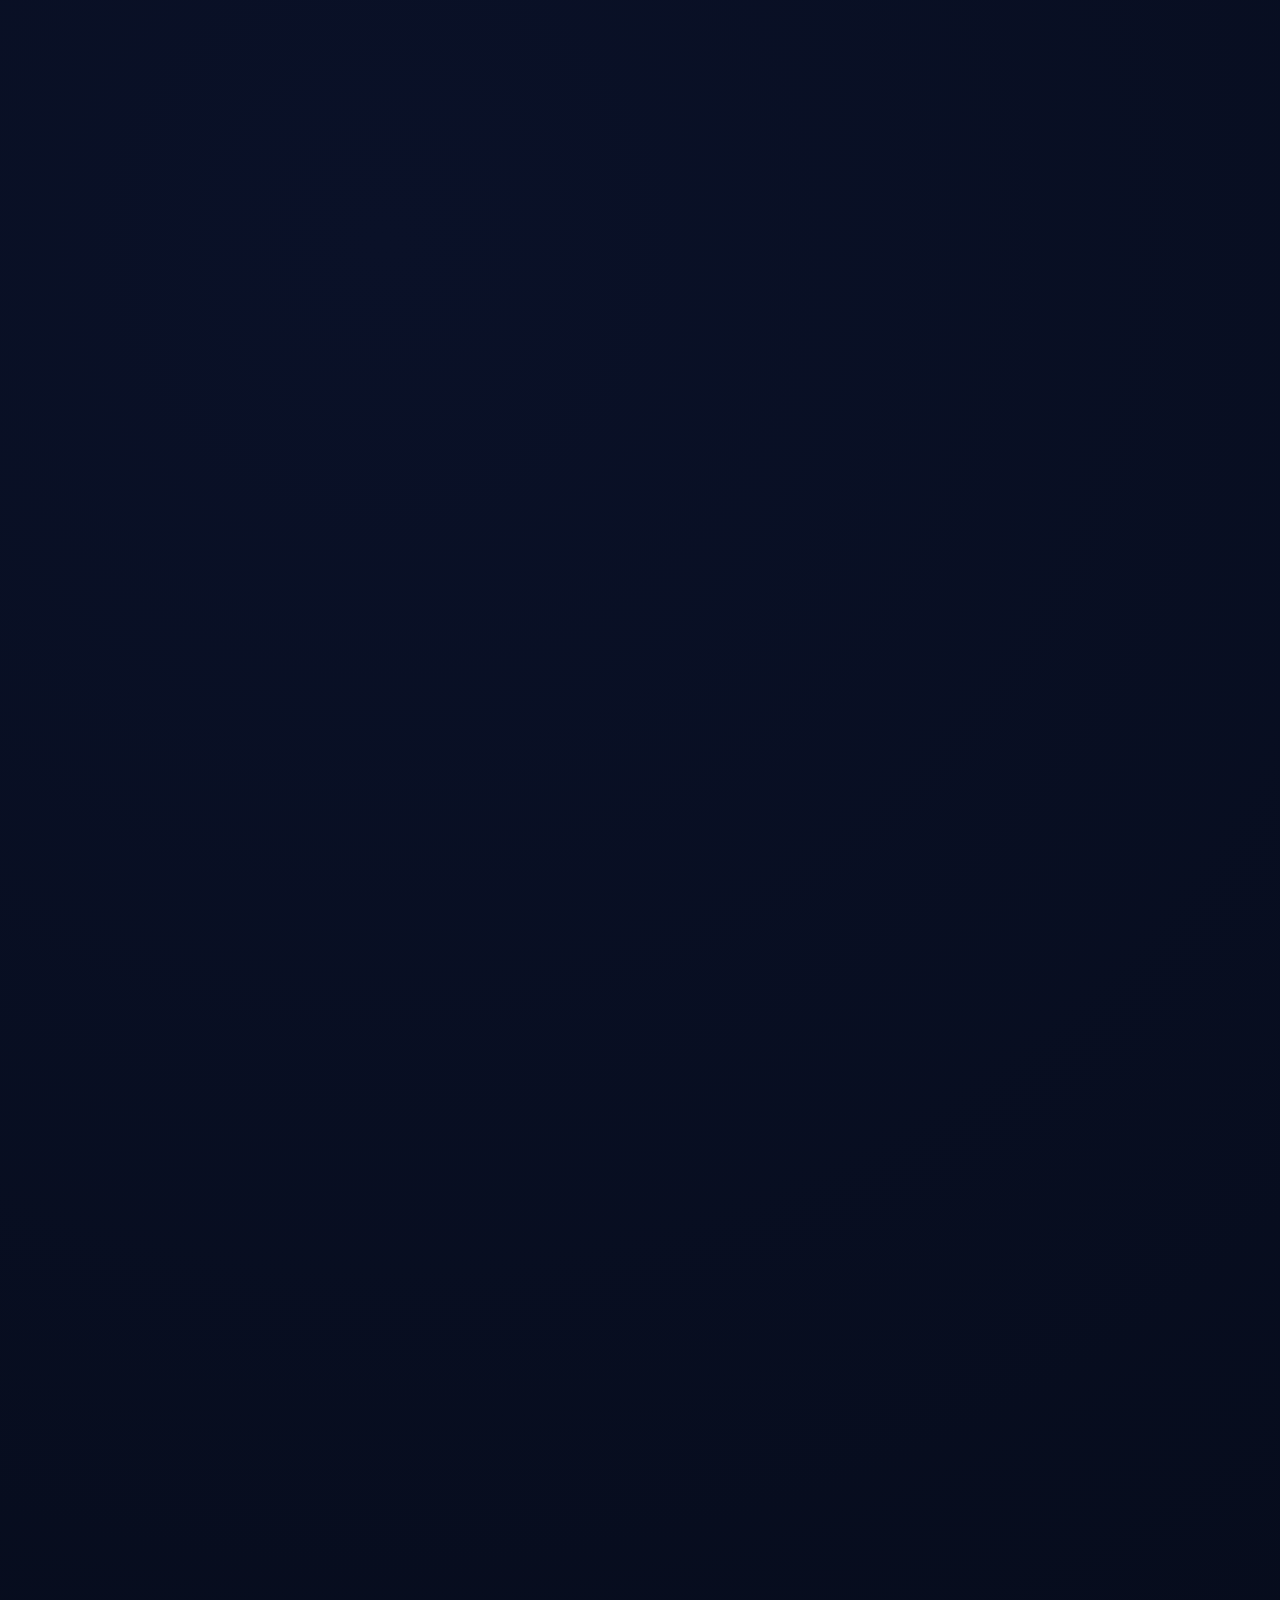
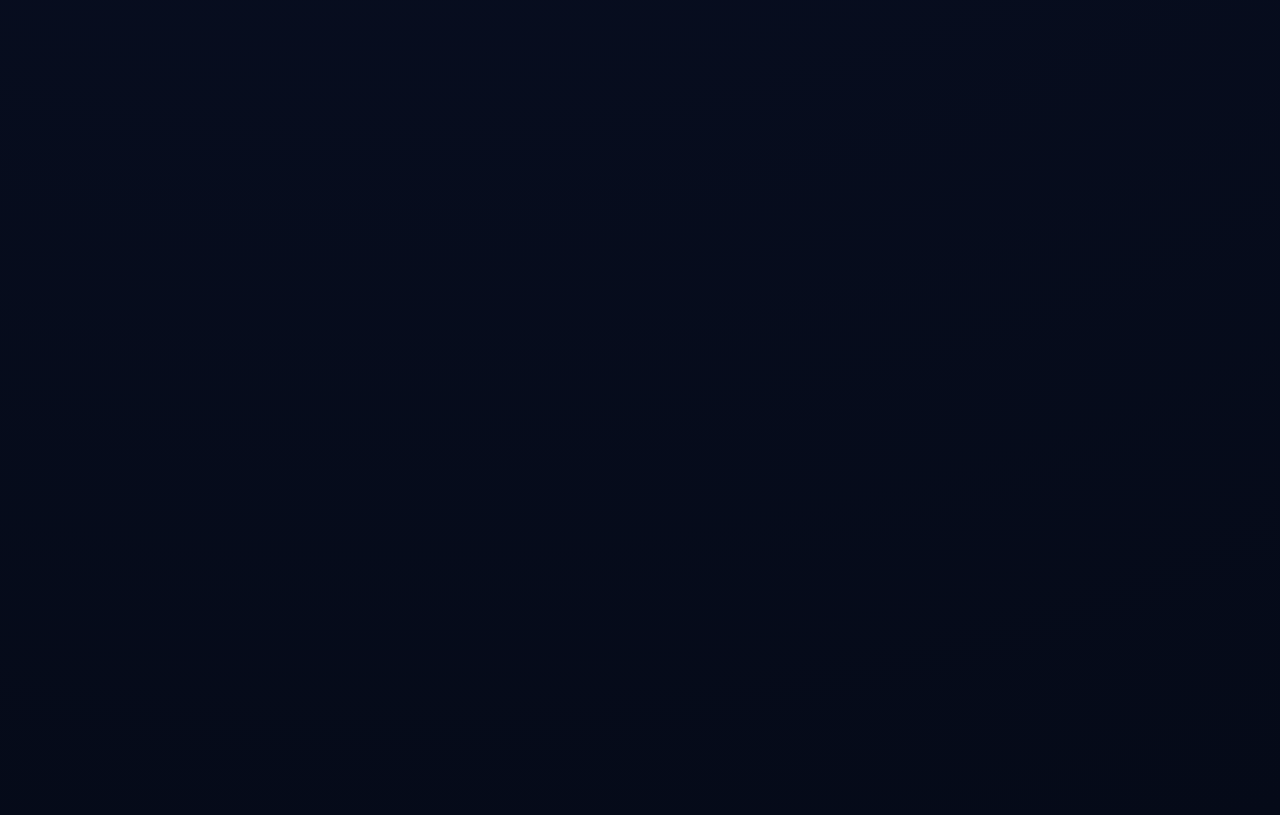
==== index.html @ 68cad02d "Atualizando com melhorias de UX e FOUC fix" ====
<!DOCTYPE html>
<html lang="pt-BR">
<head>
    <meta charset="UTF-8">
    <meta name="viewport" content="width=device-width, initial-scale=1.0">
    <title id="page-title">Lucivanda &amp; Bruno — Casamento 20 de Novembro de 2026</title>
    <!-- Open Graph / WhatsApp -->
    <meta property="og:type" content="website">
    <meta property="og:title" id="og-title" content="Lucivanda &amp; Bruno — Casamento 20 de Novembro de 2026">
    <meta property="og:description" id="og-description" content="Você é parte especial desse dia. Confirme sua presença!">
    <!-- 
      COMO ADICIONAR A FOTO PARA O WHATSAPP:
      Pegue o link direto da imagem (URL) e substitua a URL_DA_FOTO_AQUI abaixo.
      A imagem deve ter idealmente 1200x630 pixels.
    -->
    <meta property="og:image" content="https://drive.google.com/thumbnail?id=1dd9kKaOI7-dxatV2gfJsO_T8LX59dUHM&sz=w1200-h630">
    <meta name="description" content="Convite de casamento — confirme sua presença e escolha um presente especial.">
    <link id="font-base" href="https://fonts.googleapis.com/css2?family=Playfair+Display:ital,wght@0,400;0,600;0,700;1,400&family=Montserrat:wght@300;400;500;600;700&family=Dancing+Script:wght@600;700&family=Great+Vibes&family=Cormorant+Garamond:ital,wght@0,400;0,700;1,400&family=Lora:ital,wght@0,400;0,600;1,400&family=Josefin+Sans:wght@300;400;600&display=swap" rel="stylesheet">
    <link rel="stylesheet" href="style.css">
    <style id="aparencia-style"></style>
</head>
<body>
    <canvas id="bgCanvas"></canvas>
    <div id="particles"></div>

    <div class="container">
        <!-- HERO -->
        <section class="hero fade-in">
            <div id="monogram-wrap" class="monogram-wrap hidden"></div>
            <div class="hero-rings" id="hero-rings">💍</div>
            <h1 id="nomes" class="cfg-hidden"></h1>
            <div class="divider"></div>
            <p class="subtitle cfg-hidden" id="fraseAbertura"></p>
            <!-- Prova Social (condicional) -->
            <div id="prova-social-badge" class="prova-social hidden">
                <span id="prova-social-text">🎉 Carregando...</span>
            </div>
            <!-- CTA âncora -->
            <a href="#section-rsvp" class="hero-cta-btn" id="hero-cta">✅ Confirmar Presença</a>
        </section>

        <!-- O GRANDE DIA + COUNTDOWN -->
        <section class="card fade-in">
            <h2>📅 O Grande Dia</h2>
            <div class="info-box">
                <p class="date cfg-hidden" id="data"></p>
                <p class="time cfg-hidden" id="hora"></p>
                <p class="location cfg-hidden" id="localCerimonia"></p>
                <p class="location cfg-hidden" id="endereco"></p>
            </div>
            <div class="countdown-wrap" id="countdown-wrap">
                <div class="countdown-item"><span id="cd-days">--</span><label>dias</label></div>
                <div class="countdown-item"><span id="cd-hours">--</span><label>horas</label></div>
                <div class="countdown-item"><span id="cd-mins">--</span><label>min</label></div>
                <div class="countdown-item"><span id="cd-secs">--</span><label>seg</label></div>
            </div>
        </section>

        <!-- NOSSA HISTÓRIA -->
        <section class="card fade-in">
            <h2>💌 Nossa História</h2>
            <p class="historia-text cfg-hidden" id="nossaHistoria"></p>
        </section>

        <!-- PROGRAMAÇÃO -->
        <section class="card fade-in">
            <h2>📋 Programação</h2>
            <div class="schedule">
                <div class="schedule-item">💒 Celebração<br><span>16:00</span></div>
                <div class="schedule-item">🥂 Recepção<br><span>18:00</span></div>
                <div class="schedule-item">🍽️ Jantar<br><span>19:00</span></div>
                <div class="schedule-item">🎉 Encerramento<br><span>22:00</span></div>
            </div>
        </section>

        <!-- COMO CHEGAR -->
        <section class="card fade-in">
            <h2>🗺️ Como Chegar</h2>
            <div class="map-container">
                <iframe id="mapEmbed"
                    src="https://www.google.com/maps/embed?pb=!1m14!1m12!1m3!1d1798.9685937782244!2d-40.04848352171314!3d-4.795785221815177!2m3!1f0!2f0!3f0!3m2!1i1024!2i768!4f13.1!5e1!3m2!1spt-BR!2sbr!4v1776443657927!5m2!1spt-BR!2sbr"
                    width="100%" height="250" style="border:0;" allowfullscreen="" loading="lazy">
                </iframe>
            </div>
            <a id="mapLink" href="#" target="_blank" class="map-link">📱 Abrir no Google Maps</a>
        </section>

        <!-- ✅ RSVP — VEM ANTES DOS PRESENTES -->
        <section class="card fade-in" id="section-rsvp">
            <h2>✅ Confirme sua Presença</h2>
            <form id="confirm-form" onsubmit="return false">
                <div class="input-wrap">
                    <input type="text" id="nome" placeholder="Seu nome completo" required autocomplete="name">
                    <span class="input-error" id="nome-error"></span>
                </div>
                <div class="input-wrap">
                    <label class="input-label">Número de pessoas (incluindo você)</label>
                    <input type="number" id="pessoas" placeholder="Ex: 2" min="1" max="20" required>
                    <span class="input-error" id="pessoas-error"></span>
                </div>
                <button type="button" id="confirm-btn" onclick="iniciarConfirmacao()">🎉 Sim, estarei lá!</button>
            </form>
            <p class="form-note">🎁 Selecione presentes na lista abaixo antes de confirmar — eles serão reservados em seu nome</p>
        </section>

        <!-- 🎁 PRESENTES — VEM DEPOIS DO RSVP -->
        <section class="card fade-in">
            <h2>🎁 Lista de Presentes</h2>
            <div class="pix-box">
                <p>💰 Chave PIX: <strong id="chavePix" class="cfg-hidden"></strong>
                    <button class="pix-copy-btn" id="pix-copy-btn" onclick="copiarPix()" title="Copiar chave PIX">📋 Copiar</button>
                </p>
                <p class="pix-name cfg-hidden" id="nomeTitularPix"></p>
            </div>
            <div class="divider-small"></div>
            <p class="gift-note">✨ Quer nos presentear? Escolha um item e ele será <strong>reservado em seu nome</strong> ao confirmar presença acima.</p>
            <div id="gift-list-container"><div class="loading">🔄 Carregando lista de presentes...</div></div>
        </section>

        <!-- RODAPÉ -->
        <section class="card final-card fade-in">
            <div class="final-divider">❤️</div>
            <p class="final-message cfg-hidden" id="assinaturaRodape"></p>
        </section>
    </div>

    <!-- MODAL: Confirmar Presença -->
    <div id="modal-confirm" class="modal-overlay hidden" onclick="closeModalOutside(event,'modal-confirm')">
        <div class="modal-card">
            <div class="modal-header">
                <span class="modal-emoji">💍</span>
                <h3 class="modal-title">Confirmar Presença</h3>
            </div>
            <div class="modal-body" id="modal-confirm-body"></div>
            <div id="modal-error" class="modal-error-msg"></div>
            <div class="modal-footer">
                <button class="modal-btn modal-cancel" onclick="closeModal('modal-confirm')">Cancelar</button>
                <button class="modal-btn modal-ok" id="modal-ok-btn" onclick="doConfirmacao()">💍 Confirmar</button>
            </div>
        </div>
    </div>

    <!-- MODAL: Sucesso -->
    <div id="modal-success" class="modal-overlay hidden" onclick="closeModalOutside(event,'modal-success')">
        <div class="modal-card modal-card-success">
            <div class="modal-confetti" id="modal-confetti-container"></div>
            <div class="modal-header modal-header-success">
                <span class="modal-emoji">🎉</span>
                <h3 class="modal-title" id="modal-success-title">Presença Confirmada!</h3>
            </div>
            <div class="modal-body" id="modal-success-body"></div>
            <div class="modal-footer">
                <button class="modal-btn modal-ok" onclick="closeModal('modal-success')">💛 Fechar</button>
            </div>
        </div>
    </div>

    <!-- MODAL: Lembrete de Presentes -->
    <div id="modal-lembrete" class="modal-overlay hidden" onclick="closeModalOutside(event,'modal-lembrete')">
        <div class="modal-card">
            <div class="modal-header">
                <span class="modal-emoji">🎁</span>
                <h3 class="modal-title">Quer marcar um presente?</h3>
            </div>
            <div class="modal-body">
                <p>Você ainda não selecionou nenhum item da lista de presentes.</p>
                <p style="margin-top:12px; font-size:0.85rem; color:#777;">Não é obrigatório, mas se quiser presentear o casal, role para baixo e escolha um item antes de confirmar.</p>
            </div>
            <div class="modal-footer">
                <button class="modal-btn modal-cancel" onclick="irParaPresentes()">🎁 Ver lista</button>
                <button class="modal-btn modal-ok" onclick="prosseguirSemPresentes()">✅ Confirmar assim mesmo</button>
            </div>
        </div>
    </div>

    <script src="script.js"></script>
</body>
</html>
---- style.css ----
/* ============================================
   VARIÁVEIS — TEMA (sobrescritas dinamicamente)
============================================ */
:root {
    --accent:        #d4af37;
    --accent-dark:   #b8941e;
    --accent-light:  #f5d76e;
    --bg-1:          #0a1128;
    --bg-2:          #050a18;
    --text-light:    #f0f0f0;
    --card-bg:       rgba(255,255,255,0.05);
    --card-border:   rgba(212,175,55,0.2);
    --card-border-h: rgba(212,175,55,0.4);
    --font-title:    'Playfair Display', serif;
    --font-body:     'Montserrat', sans-serif;
    --green-dark:    #2d5016;
    --green-mid:     #3d6b20;
    --cream:         #faf6ec;
}

* { margin:0; padding:0; box-sizing:border-box; }

body {
    font-family: var(--font-body);
    background: radial-gradient(circle at 30% 10%, var(--bg-1), var(--bg-2));
    color: var(--text-light);
    min-height: 100vh;
    line-height: 1.6;
    transition: background 0.6s ease, opacity 0.5s ease;
    opacity: 0; /* Previne FOUC */
}

/* ============================================
   FUNDO ANIMADO
============================================ */
#bgCanvas { position:fixed; top:0; left:0; width:100%; height:100%; pointer-events:none; z-index:0; }
#particles { position:fixed; top:0; left:0; width:100%; height:100%; pointer-events:none; z-index:1; overflow:hidden; }

/* ============================================
   CONTAINER
============================================ */
.container { max-width:620px; margin:0 auto; padding:20px; position:relative; z-index:2; }

/* ============================================
   MONOGRAMA
============================================ */
.monogram-wrap { text-align:center; margin-bottom:28px; }

.monogram-frame {
    display: inline-flex;
    align-items: center;
    justify-content: center;
    width: 130px; height: 130px;
    position: relative;
    transition: all 0.4s ease;
}

/* Estilo: Círculo */
.monogram-circle {
    border-radius: 50%;
    border: 2px solid var(--accent);
    box-shadow: 0 0 0 5px rgba(0,0,0,0.15), 0 0 0 7px var(--accent);
    background: rgba(0,0,0,0.15);
    backdrop-filter: blur(4px);
}

/* Estilo: Losango */
.monogram-diamond {
    transform: rotate(45deg);
    border: 2px solid var(--accent);
    box-shadow: 0 0 0 5px rgba(0,0,0,0.15), 0 0 0 7px var(--accent);
    background: rgba(0,0,0,0.15);
    backdrop-filter: blur(4px);
    width: 110px; height: 110px;
}
.monogram-diamond .monogram-initials { transform: rotate(-45deg); }

/* Estilo: Sem moldura */
.monogram-bare { width:auto; height:auto; }

.monogram-initials {
    font-family: var(--font-title);
    font-size: 2rem;
    color: var(--accent);
    letter-spacing: 2px;
    font-style: italic;
    display: block;
    line-height: 1;
}

.monogram-bare .monogram-initials {
    font-size: 2.8rem;
    text-shadow: 0 2px 20px rgba(0,0,0,0.4);
}

.monogram-bare::before,
.monogram-bare::after {
    content: '';
    display: block;
    width: 60px; height: 1px;
    background: var(--accent);
    margin: 8px auto;
    opacity: 0.7;
}

/* ============================================
   HERO
============================================ */
.hero { text-align:center; padding:44px 20px 28px; }
.hero-rings { font-size:2.2rem; margin-bottom:14px; animation:float 3s ease-in-out infinite; }
@keyframes float { 0%,100%{transform:translateY(0)} 50%{transform:translateY(-10px)} }

.hero h1 {
    font-family: var(--font-title);
    font-size: 3rem; color: var(--accent);
    letter-spacing: 2px; margin-bottom: 20px;
    transition: color 0.4s ease, font-family 0.2s;
}

.divider {
    width:80px; height:3px;
    background: linear-gradient(90deg, transparent, var(--accent), transparent);
    margin:0 auto 20px;
    transition: background 0.4s ease;
}
.subtitle { font-size:1rem; opacity:.9; }

/* ============================================
   CARDS
============================================ */
.card {
    background: var(--card-bg);
    backdrop-filter: blur(12px);
    border: 1px solid var(--card-border);
    border-radius: 24px; padding: 28px;
    margin-bottom: 24px;
    transition: all 0.3s ease;
}
.card:hover { transform:translateY(-3px); border-color:var(--card-border-h); background:rgba(255,255,255,0.08); }
.card h2 {
    font-family: var(--font-title);
    color: var(--accent); font-size:1.6rem;
    margin-bottom:20px; text-align:center;
    transition: color 0.4s ease;
}

/* ============================================
   INFORMAÇÕES DO EVENTO
============================================ */
.info-box { text-align:center; }
.date { font-size:1.5rem; font-weight:600; color:var(--accent-light); margin-bottom:10px; }
.time,.location { font-size:1rem; margin:5px 0; }

/* ============================================
   NOSSA HISTÓRIA
============================================ */
.historia-text { font-size:.95rem; line-height:1.9; opacity:.9; text-align:justify; font-style:italic; color:#e8e0d0; }

/* ============================================
   PROGRAMAÇÃO
============================================ */
.schedule { display:grid; grid-template-columns:repeat(2,1fr); gap:15px; text-align:center; }
.schedule-item { background:rgba(255,255,255,0.06); border:1px solid var(--card-border); padding:15px; border-radius:16px; font-weight:500; }
.schedule-item span { display:block; font-size:1.2rem; font-weight:bold; color:var(--accent); margin-top:5px; }

/* ============================================
   MAPA
============================================ */
.map-container { border-radius:16px; overflow:hidden; margin-bottom:12px; }
.map-link { display:inline-block; color:var(--accent); text-decoration:none; font-size:.9rem; margin-top:6px; text-align:center; width:100%; }
.map-link:hover { text-decoration:underline; }

/* ============================================
   PIX
============================================ */
.pix-box { text-align:center; background:rgba(255,255,255,0.06); border:1px solid var(--card-border); padding:16px; border-radius:16px; margin-bottom:14px; }
.pix-box strong { color:var(--accent-light); }
.pix-name { font-size:.9rem; opacity:.75; margin-top:4px; }
.divider-small { width:50px; height:2px; background:var(--accent); margin:14px auto; }
.gift-note { text-align:center; font-size:.85rem; opacity:.8; margin-bottom:20px; line-height:1.7; }

/* ============================================
   LISTA DE PRESENTES — Estilo da imagem
============================================ */
.gift-list-section { background:var(--cream); border-radius:18px; padding:14px; margin-top:4px; }

.gift-cat-card {
    background:#fffdf7; border-radius:14px; margin-bottom:12px;
    overflow:hidden; border:1.5px solid #c5d8a8;
    box-shadow:0 2px 10px rgba(45,80,22,0.08);
}
.gift-cat-card:last-child { margin-bottom:0; }

.gift-cat-header {
    background:linear-gradient(135deg,var(--green-dark),var(--green-mid));
    padding:13px 18px; display:flex; align-items:center; gap:12px;
}
.cat-emoji-wrap {
    width:40px; height:40px;
    background:rgba(255,255,255,0.18); border-radius:50%;
    display:flex; align-items:center; justify-content:center;
    font-size:1.3rem; flex-shrink:0;
}
.cat-name-text {
    color:#fff; font-family:var(--font-body); font-weight:700;
    font-size:.92rem; letter-spacing:2px; text-transform:uppercase;
}

.gift-items-grid { padding:12px; display:grid; grid-template-columns:1fr 1fr; gap:4px; }

.gift-item-cell {
    display:flex; align-items:center; gap:8px; padding:9px 10px;
    border-radius:10px; cursor:pointer; border:1.5px solid transparent;
    transition:all 0.18s ease; position:relative;
}
.gift-item-cell:hover { background:rgba(45,80,22,0.07); border-color:rgba(45,80,22,0.18); }
.gift-item-cell.selected { background:rgba(45,80,22,0.18); border-color:var(--green-mid); border-width: 2px; }
.gift-item-cell.selected .item-label { font-weight:700; color: var(--green-dark); }
.gift-item-cell.selected .item-check::after { content:"✓"; color: var(--green-mid); font-weight: 900; }
.gift-item-cell.selected::before {
    content: '✓ Selecionado';
    position: absolute;
    bottom: 4px; right: 6px;
    font-size: 0.6rem;
    font-weight: 700;
    color: var(--green-mid);
    letter-spacing: 0.5px;
    text-transform: uppercase;
    opacity: 0.85;
}
.item-icon { font-size:1.25rem; width:26px; text-align:center; flex-shrink:0; }
.item-photo { 
    width: 44px !important; 
    height: 44px !important; 
    min-width: 44px !important;
    border-radius: 8px; 
    object-fit: cover; 
    flex-shrink: 0; 
    box-shadow: 0 2px 6px rgba(0,0,0,0.12); 
    border: 1px solid rgba(0,0,0,0.05); 
    display: block !important;
}
.gift-item-cell.has-photo { 
    padding: 6px 10px; 
    gap: 12px; 
    display: flex !important; 
    align-items: center !important; 
    flex-direction: row !important;
}
.item-label { color:#2d4a22; font-size:.82rem; font-weight:500; line-height:1.3; }
.item-check {
    position:absolute; right:8px; top:50%; transform:translateY(-50%);
    width:16px; height:16px; border:2px solid var(--green-mid);
    border-radius:4px; display:flex; align-items:center; justify-content:center;
    font-size:10px; color:var(--green-mid); font-weight:900; background:#fff;
}

.gift-signature { text-align:center; padding:16px 0 8px; border-top:1px solid #d4c9a8; margin-top:12px; }
.gift-signature .sig-line { width:40px; height:1px; background:#8b7355; margin:0 auto 6px; }
.gift-signature .sig-heart { color:#8b7355; font-size:.85rem; margin-bottom:6px; }
.gift-signature .sig-text { font-family:'Dancing Script',cursive; font-size:1.3rem; color:#3a5a20; font-weight:700; }

.gift-loading,.gift-empty,.gift-error { text-align:center; padding:30px; color:rgba(255,255,255,0.7); font-size:.9rem; }
.gift-error { color:#ff8888; }
.gift-error button { background:var(--accent); border:none; padding:8px 18px; border-radius:20px; cursor:pointer; margin-top:10px; font-weight:600; }

/* ============================================
   FORMULÁRIO RSVP
============================================ */
#confirm-form input {
    width:100%; padding:14px 18px; margin:10px 0;
    background:rgba(255,255,255,0.1); border:1px solid rgba(255,255,255,0.2);
    border-radius:40px; color:white; font-size:1rem; transition:all 0.2s;
    font-family:var(--font-body);
}
#confirm-form input:focus { outline:none; border-color:var(--accent); background:rgba(255,255,255,0.15); }
#confirm-form input::placeholder { color:rgba(255,255,255,0.5); }

#confirm-btn {
    width:100%; padding:14px; margin-top:14px;
    background:linear-gradient(135deg,var(--accent),var(--accent-dark));
    border:none; border-radius:40px; color:#1a1a2e;
    font-size:1rem; font-weight:bold; cursor:pointer;
    transition:all 0.3s ease; font-family:var(--font-body);
}
#confirm-btn:hover { transform:scale(1.02); box-shadow:0 5px 20px rgba(0,0,0,0.35); }
#confirm-btn:disabled { opacity:.6; transform:none; cursor:not-allowed; }
.form-note { text-align:center; font-size:.75rem; opacity:.6; margin-top:12px; }

/* ============================================
   RODAPÉ / ASSINATURA
============================================ */
.final-card { text-align:center; padding:32px 28px; }
.final-divider { font-size:1.2rem; margin-bottom:12px; }
.final-message { font-family:'Dancing Script',cursive; font-size:1.5rem; color:var(--accent-light); font-weight:700; line-height:1.5; }

/* ============================================
   ANIMAÇÕES
============================================ */
.fade-in { opacity:0; transform:translateY(30px); transition:opacity 0.8s ease,transform 0.8s ease; }
.fade-in.show { opacity:1; transform:translateY(0); }
.hidden { display:none !important; }
.loading { text-align:center; padding:30px; color:rgba(255,255,255,0.7); }

/* ============================================
   RESPONSIVO
============================================ */
@media (max-width:550px) {
    .container { padding:14px; }
    .hero h1 { font-size:2.2rem; }
    .card { padding:20px; }
    .card h2 { font-size:1.2rem; }
    .schedule { gap:10px; }
    .schedule-item { padding:10px; font-size:.85rem; }
    .monogram-frame { width:100px; height:100px; }
    .monogram-initials { font-size:1.6rem; }
    .gift-items-grid { grid-template-columns:1fr; }
}
@media (max-width:420px) {
    .hero h1 { font-size:1.8rem; }
    .item-check { display:none; }
}

/* ============================================
   CFG-HIDDEN — previne flash de layout
============================================ */
.cfg-hidden {
    opacity: 0;
    transition: opacity 0.5s ease;
}
.cfg-hidden.cfg-loaded {
    opacity: 1;
}

/* ============================================
   HERO CTA BUTTON
============================================ */
.hero-cta-btn {
    display: inline-block;
    margin-top: 20px;
    padding: 14px 32px;
    background: linear-gradient(135deg, var(--accent), var(--accent-dark));
    color: #1a1a2e;
    font-family: var(--font-body);
    font-weight: 700;
    font-size: 1rem;
    text-decoration: none;
    border-radius: 50px;
    letter-spacing: 0.5px;
    transition: all 0.3s ease;
    box-shadow: 0 4px 18px rgba(0,0,0,0.3);
}
.hero-cta-btn:hover {
    transform: translateY(-3px) scale(1.03);
    box-shadow: 0 8px 28px rgba(0,0,0,0.4);
}

/* ============================================
   PROVA SOCIAL
============================================ */
.prova-social {
    display: inline-flex;
    align-items: center;
    gap: 8px;
    margin-top: 16px;
    padding: 8px 20px;
    background: rgba(255,255,255,0.08);
    border: 1px solid rgba(255,255,255,0.15);
    border-radius: 50px;
    font-size: 0.88rem;
    opacity: 0.9;
    backdrop-filter: blur(6px);
    animation: pulse-soft 2.5s ease-in-out infinite;
}
@keyframes pulse-soft {
    0%,100% { box-shadow: 0 0 0 0 rgba(212,175,55,0); }
    50% { box-shadow: 0 0 0 5px rgba(212,175,55,0.12); }
}

/* ============================================
   COUNTDOWN
============================================ */
.countdown-wrap {
    display: flex;
    justify-content: center;
    gap: 12px;
    margin-top: 22px;
    flex-wrap: wrap;
}
.countdown-item {
    display: flex;
    flex-direction: column;
    align-items: center;
    background: rgba(255,255,255,0.07);
    border: 1px solid var(--card-border);
    border-radius: 16px;
    padding: 14px 18px;
    min-width: 68px;
    transition: border-color 0.3s;
}
.countdown-item:hover { border-color: var(--card-border-h); }
.countdown-item span {
    font-size: 2rem;
    font-weight: 700;
    color: var(--accent);
    font-family: var(--font-title);
    line-height: 1;
}
.countdown-item label {
    font-size: 0.68rem;
    letter-spacing: 1.5px;
    text-transform: uppercase;
    opacity: 0.6;
    margin-top: 5px;
}

/* ============================================
   PIX COPY BUTTON
============================================ */
.pix-copy-btn {
    background: transparent;
    border: 1px solid var(--card-border);
    color: var(--accent);
    border-radius: 20px;
    padding: 4px 12px;
    font-size: 0.78rem;
    cursor: pointer;
    margin-left: 8px;
    transition: all 0.2s ease;
    font-family: var(--font-body);
    vertical-align: middle;
}
.pix-copy-btn:hover { background: rgba(255,255,255,0.08); border-color: var(--accent); }
.pix-copy-btn.copied { color: #4caf50; border-color: #4caf50; }

/* ============================================
   FORM — validação inline
============================================ */
.input-wrap { margin: 10px 0; }
.input-label {
    display: block;
    font-size: 0.8rem;
    opacity: 0.7;
    margin-bottom: 4px;
    padding-left: 4px;
}
.input-error {
    display: block;
    color: #ff7070;
    font-size: 0.78rem;
    min-height: 18px;
    padding-left: 6px;
    margin-top: 3px;
}

/* ============================================
   PRESENTES — item com FOTO
============================================ */
.gift-item-cell.has-photo {
    flex-direction: column;
    align-items: flex-start;
    gap: 6px;
    padding: 10px;
}
.item-photo {
    width: 100%;
    height: 80px;
    object-fit: cover;
    border-radius: 8px;
    display: block;
    margin-bottom: 4px;
}
.gift-item-cell.has-photo .item-label { font-size: 0.78rem; }
.gift-item-cell.has-photo .item-check { top: 8px; right: 8px; transform: none; }

/* ============================================
   PRESENTES — item INDISPONÍVEL (reservado)
============================================ */
.gift-item-cell.reservado {
    opacity: 0.45;
    cursor: not-allowed;
    pointer-events: none;
    position: relative;
}
.gift-item-cell.reservado .item-label {
    text-decoration: line-through;
    color: #888;
}
.gift-item-cell.reservado::after {
    content: 'Reservado';
    position: absolute;
    top: 50%; left: 50%;
    transform: translate(-50%, -50%);
    background: rgba(0,0,0,0.55);
    color: #fff;
    font-size: 0.65rem;
    font-weight: 700;
    letter-spacing: 1px;
    text-transform: uppercase;
    padding: 3px 8px;
    border-radius: 6px;
    pointer-events: none;
    white-space: nowrap;
}
/* MODAIS - ADICIONADOS AO FINAL DO ARQUIVO EXISTENTE */
.modal-overlay {
    position: fixed; top: 0; left: 0; width: 100%; height: 100%;
    background: rgba(0, 0, 0, 0.7); backdrop-filter: blur(5px);
    z-index: 9999; display: flex; align-items: center; justify-content: center;
    opacity: 0; visibility: hidden; transition: all 0.3s ease;
}
.modal-overlay:not(.hidden) { opacity: 1; visibility: visible; }
.modal-card {
    background: var(--cream, #fffdf7); border-radius: 24px;
    width: 90%; max-width: 420px; padding: 32px 24px; text-align: center;
    box-shadow: 0 15px 40px rgba(0,0,0,0.3);
    transform: translateY(20px); transition: all 0.3s ease; color: #333;
}
.modal-overlay:not(.hidden) .modal-card { transform: translateY(0); }
.modal-header { margin-bottom: 20px; }
.modal-emoji { font-size: 3rem; margin-bottom: 12px; display: block; line-height: 1; }
.modal-title { font-family: var(--font-title); font-size: 1.6rem; color: var(--green-dark); }
.modal-body { font-size: 0.95rem; margin-bottom: 24px; color: #444; line-height: 1.6; }
.modal-body ul {
    text-align: left; background: rgba(45,80,22,0.06);
    border-radius: 12px; padding: 16px 16px 16px 36px; margin-top: 14px;
}
.modal-body li { margin-bottom: 8px; color: var(--green-mid); font-weight: 600; }
.modal-body li:last-child { margin-bottom: 0; }
.modal-footer { display: flex; gap: 12px; justify-content: center; }
.modal-btn {
    padding: 12px 20px; border-radius: 30px; font-weight: 600; font-size: 0.95rem;
    cursor: pointer; border: none; transition: all 0.2s; font-family: var(--font-body);
}
.modal-cancel { background: transparent; color: #666; border: 2px solid #ccc; }
.modal-cancel:hover { background: #f0f0f0; border-color: #aaa; }
.modal-ok { background: linear-gradient(135deg, var(--green-dark), var(--green-mid)); color: white; flex: 1; }
.modal-ok:hover { transform: scale(1.02); box-shadow: 0 5px 15px rgba(45,80,22,0.25); }
.modal-ok:disabled { opacity: 0.6; cursor: not-allowed; transform: none; }
.modal-error-msg { color: #e53935; font-size: 0.85rem; margin-bottom: 16px; font-weight: 500; }
.modal-card-success { background: #fff; border: 2px solid var(--accent); position: relative; overflow: hidden; }
.modal-header-success .modal-title { color: var(--accent-dark); font-size: 1.8rem; }
.modal-confetti { position: absolute; top: 0; left: 0; width: 100%; height: 100%; pointer-events: none; overflow: hidden; z-index: -1; }
.confetti-piece { position: absolute; width: 8px; height: 16px; background: #ffd700; opacity: 0; }

/* ESTILOS DA IMAGEM DO MONOGRAMA */
.monogram-image { display: inline-flex; align-items: center; justify-content: center; }
.monogram-image img {
    max-width: 140px; max-height: 140px; object-fit: cover;
    box-shadow: 0 5px 20px rgba(0,0,0,0.3);
}
.monogram-circle.monogram-image img { border-radius: 50%; width: 140px; height: 140px; }
.monogram-bare.monogram-image img { box-shadow: none; border-radius: 12px; }
.monogram-bare.monogram-image::before, .monogram-bare.monogram-image::after { display: none; }
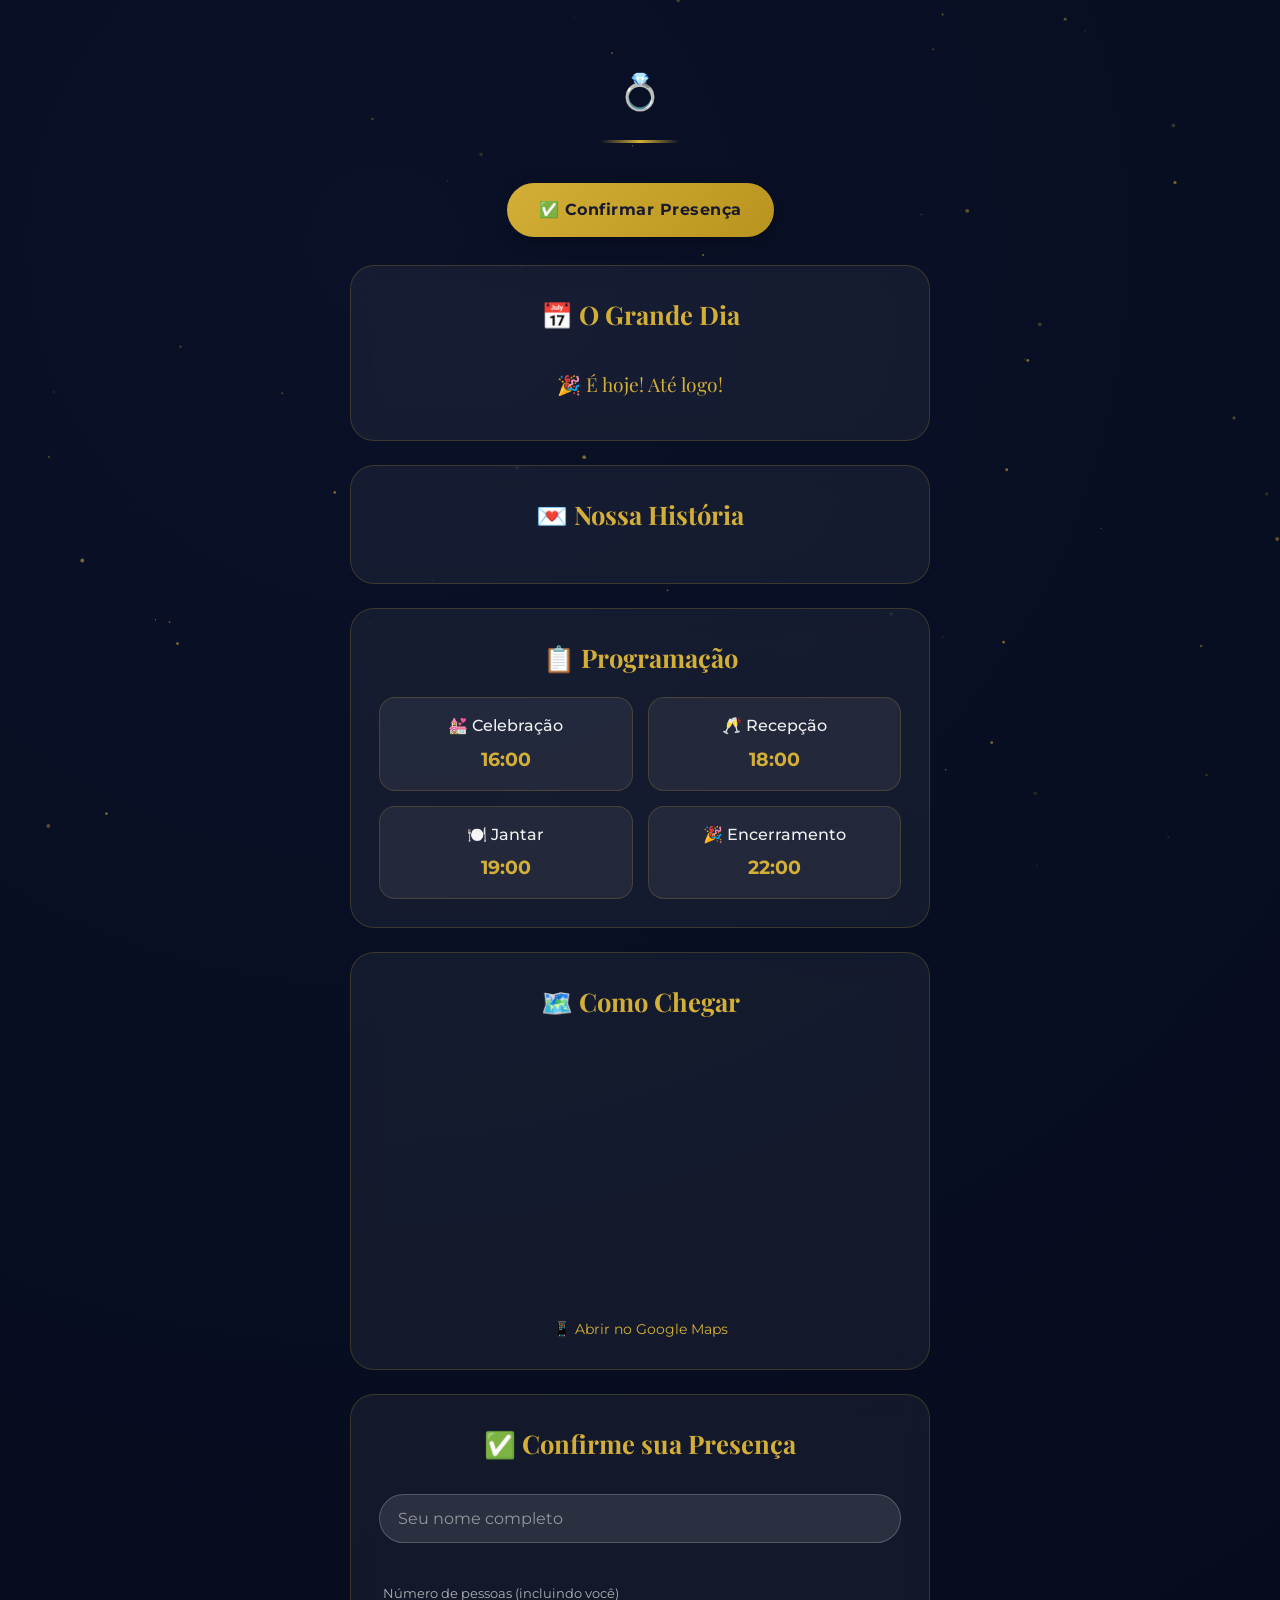
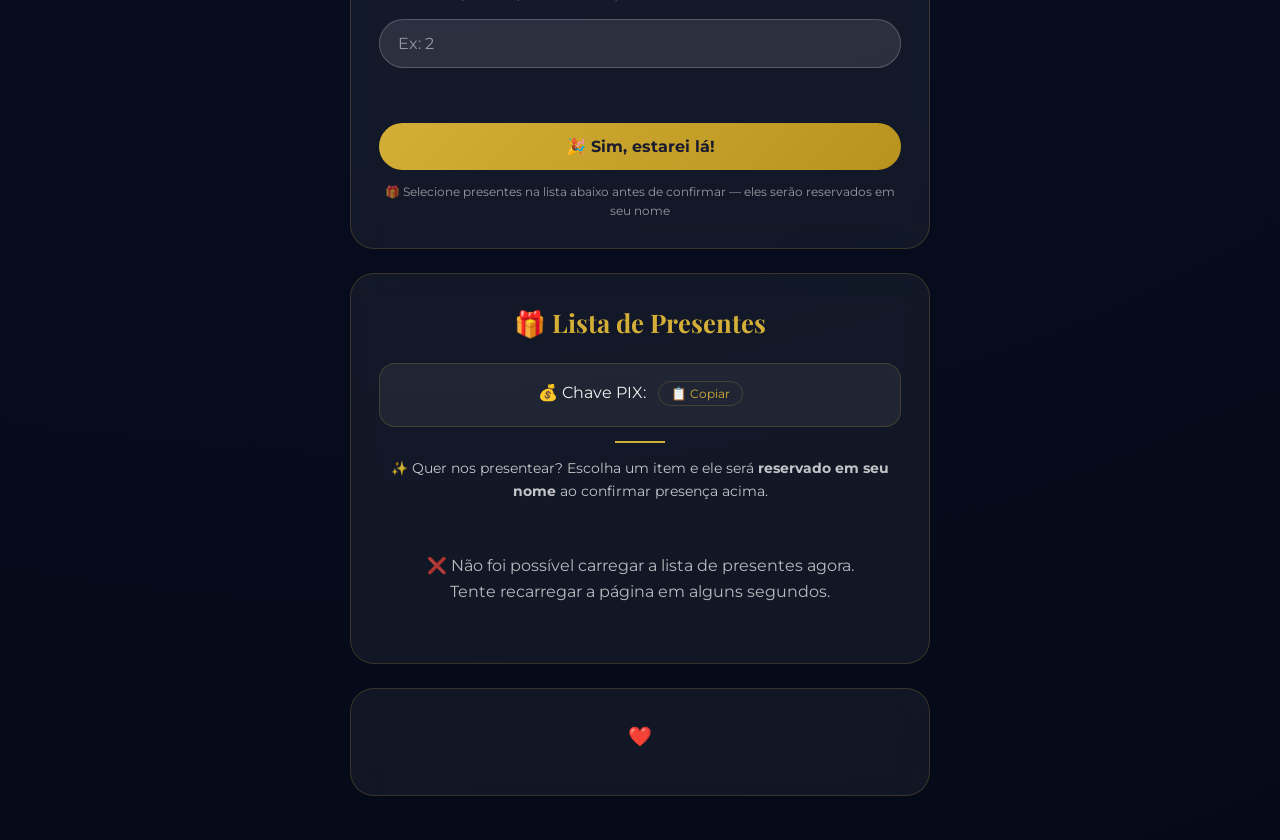
==== commit 23597dbc: "Add versioning to CSS and JS file links" ====
--- a/index.html
+++ b/index.html
@@ -16,7 +16,7 @@
     <meta property="og:image" content="https://drive.google.com/thumbnail?id=1dd9kKaOI7-dxatV2gfJsO_T8LX59dUHM&sz=w1200-h630">
     <meta name="description" content="Convite de casamento — confirme sua presença e escolha um presente especial.">
     <link id="font-base" href="https://fonts.googleapis.com/css2?family=Playfair+Display:ital,wght@0,400;0,600;0,700;1,400&family=Montserrat:wght@300;400;500;600;700&family=Dancing+Script:wght@600;700&family=Great+Vibes&family=Cormorant+Garamond:ital,wght@0,400;0,700;1,400&family=Lora:ital,wght@0,400;0,600;1,400&family=Josefin+Sans:wght@300;400;600&display=swap" rel="stylesheet">
-    <link rel="stylesheet" href="style.css">
+    <link rel="stylesheet" href="style.css?v=2">
     <style id="aparencia-style"></style>
 </head>
 <body>
@@ -173,6 +173,6 @@
         </div>
     </div>
 
-    <script src="script.js"></script>
+    <script src="script.js?v=2"></script>
 </body>
 </html>
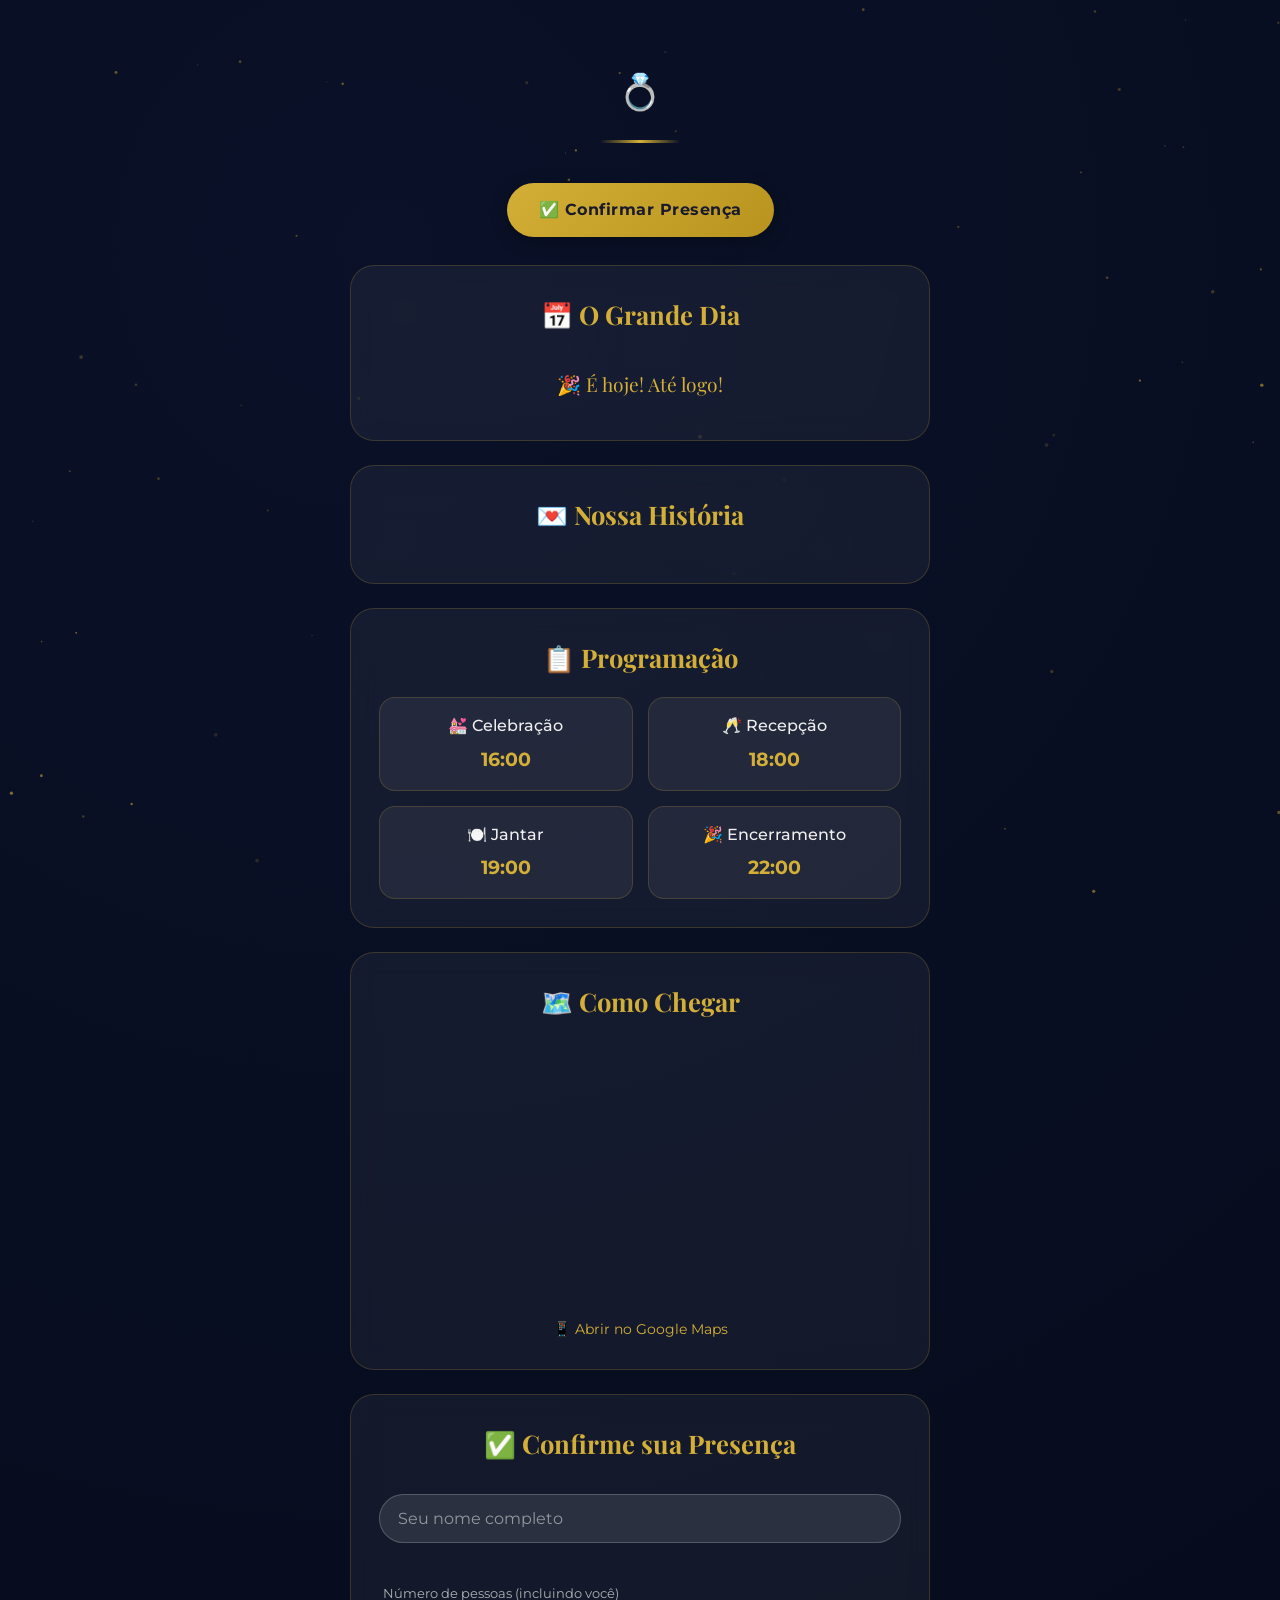
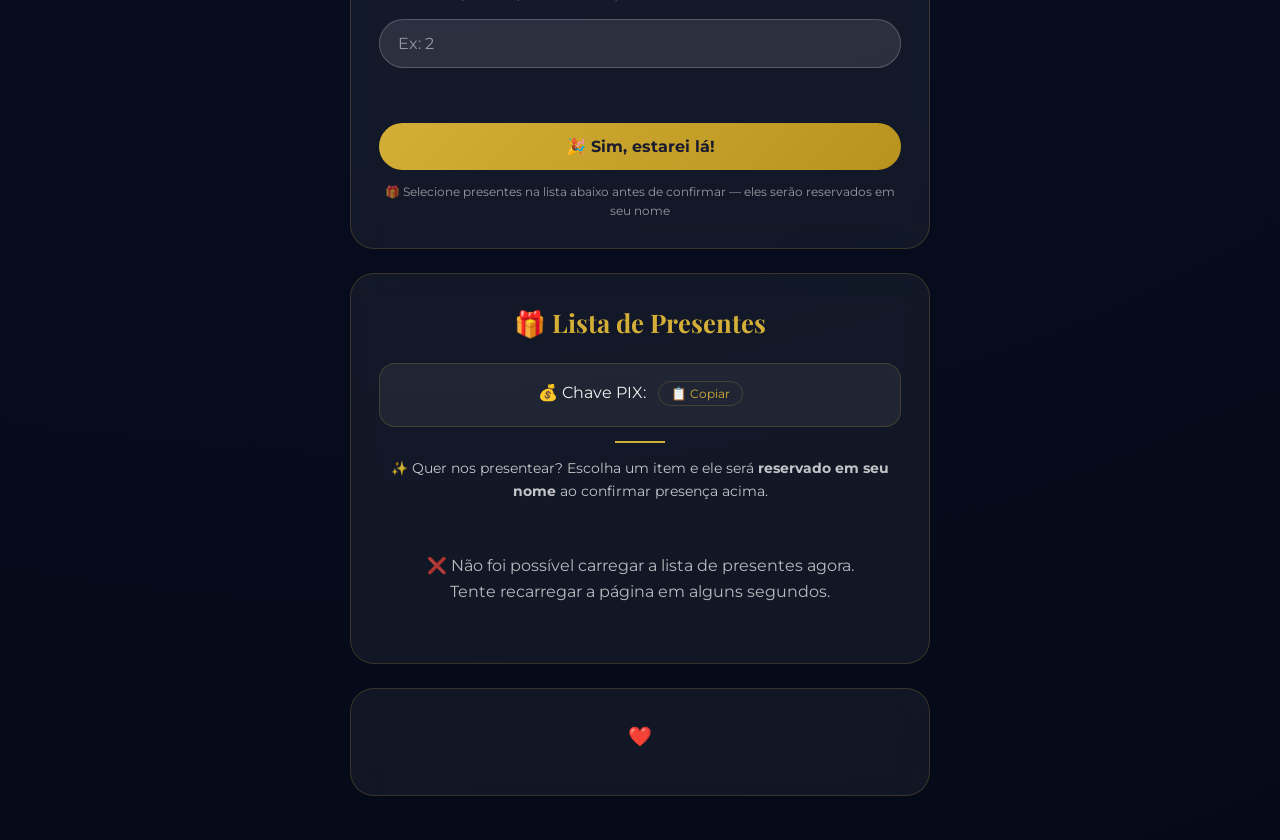
==== commit 44bc41fc: "Mudança para cloudflare" ====
--- a/index.html
+++ b/index.html
@@ -3,6 +3,9 @@
 <head>
     <meta charset="UTF-8">
     <meta name="viewport" content="width=device-width, initial-scale=1.0">
+    <meta http-equiv="Cache-Control" content="no-cache, no-store, must-revalidate">
+    <meta http-equiv="Pragma" content="no-cache">
+    <meta http-equiv="Expires" content="0">
     <title id="page-title">Lucivanda &amp; Bruno — Casamento 20 de Novembro de 2026</title>
     <!-- Open Graph / WhatsApp -->
     <meta property="og:type" content="website">
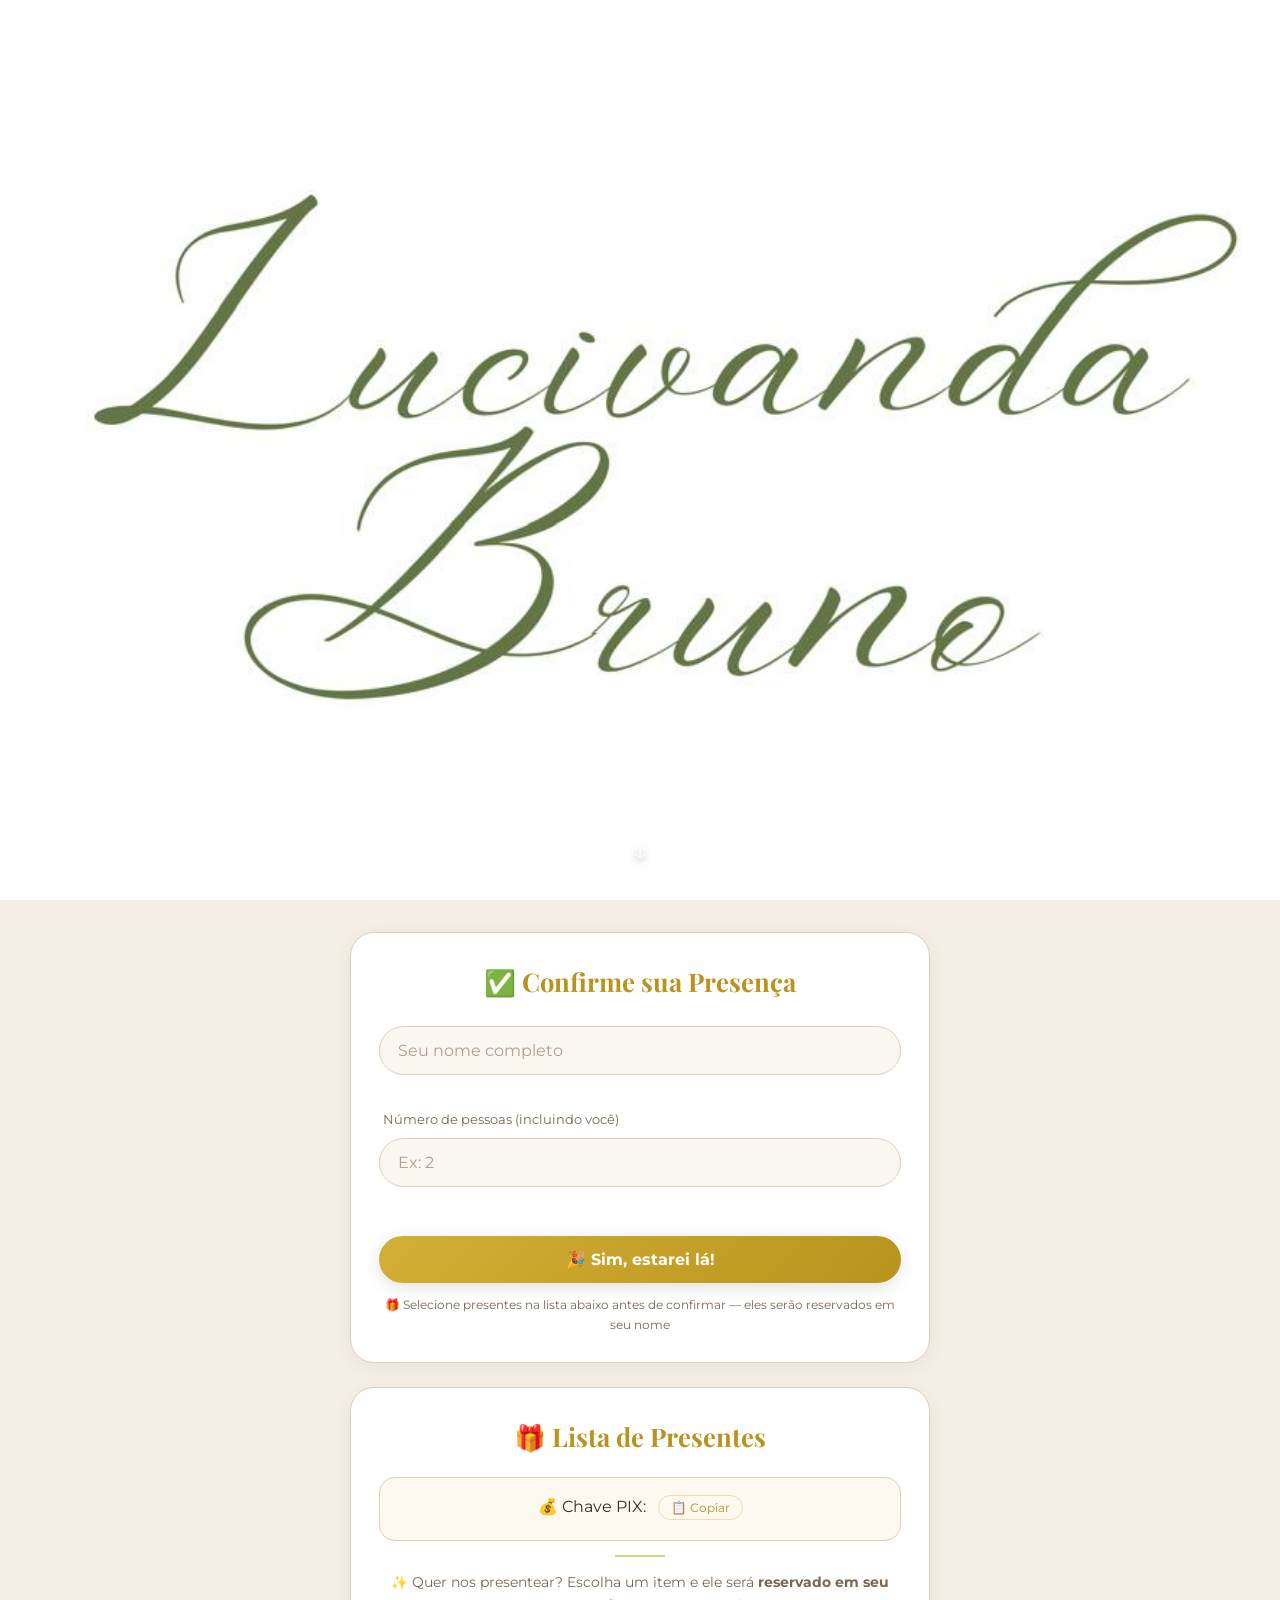
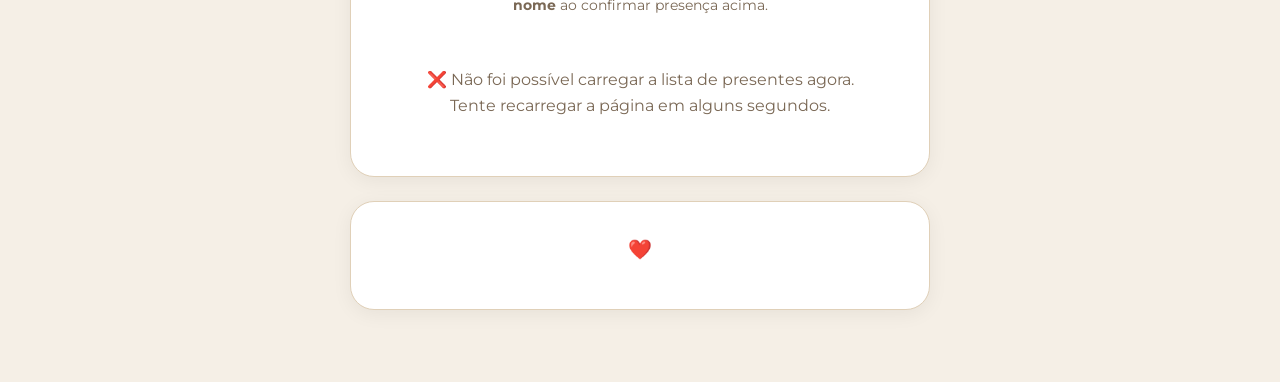
==== commit df8f1d73: "feat: layout reformulado com foto no hera, tema bege claro e limpeza do painel admin/aps script" ====
--- a/index.html
+++ b/index.html
@@ -11,84 +11,36 @@
     <meta property="og:type" content="website">
     <meta property="og:title" id="og-title" content="Lucivanda &amp; Bruno — Casamento 20 de Novembro de 2026">
     <meta property="og:description" id="og-description" content="Você é parte especial desse dia. Confirme sua presença!">
-    <!-- 
+    <!--
       COMO ADICIONAR A FOTO PARA O WHATSAPP:
-      Pegue o link direto da imagem (URL) e substitua a URL_DA_FOTO_AQUI abaixo.
+      Pegue o link direto da imagem (URL) e substitua a URL abaixo.
       A imagem deve ter idealmente 1200x630 pixels.
     -->
     <meta property="og:image" content="https://drive.google.com/thumbnail?id=1dd9kKaOI7-dxatV2gfJsO_T8LX59dUHM&sz=w1200-h630">
     <meta name="description" content="Convite de casamento — confirme sua presença e escolha um presente especial.">
     <link id="font-base" href="https://fonts.googleapis.com/css2?family=Playfair+Display:ital,wght@0,400;0,600;0,700;1,400&family=Montserrat:wght@300;400;500;600;700&family=Dancing+Script:wght@600;700&family=Great+Vibes&family=Cormorant+Garamond:ital,wght@0,400;0,700;1,400&family=Lora:ital,wght@0,400;0,600;1,400&family=Josefin+Sans:wght@300;400;600&display=swap" rel="stylesheet">
-    <link rel="stylesheet" href="style.css?v=2">
+    <link rel="stylesheet" href="style.css?v=3">
     <style id="aparencia-style"></style>
 </head>
 <body>
-    <canvas id="bgCanvas"></canvas>
-    <div id="particles"></div>
 
+    <!-- ============================================================
+         HERO — 100vh
+         Para trocar a foto: edite a propriedade background-image
+         da classe .hero-photo no style.css
+         ============================================================ -->
+    <section class="hero-photo">
+        <div class="hero-scroll-hint">
+            <span>&#8595;</span>
+        </div>
+    </section>
+
+    <!-- ============================================================
+         CONTEÚDO PRINCIPAL
+         ============================================================ -->
     <div class="container">
-        <!-- HERO -->
-        <section class="hero fade-in">
-            <div id="monogram-wrap" class="monogram-wrap hidden"></div>
-            <div class="hero-rings" id="hero-rings">💍</div>
-            <h1 id="nomes" class="cfg-hidden"></h1>
-            <div class="divider"></div>
-            <p class="subtitle cfg-hidden" id="fraseAbertura"></p>
-            <!-- Prova Social (condicional) -->
-            <div id="prova-social-badge" class="prova-social hidden">
-                <span id="prova-social-text">🎉 Carregando...</span>
-            </div>
-            <!-- CTA âncora -->
-            <a href="#section-rsvp" class="hero-cta-btn" id="hero-cta">✅ Confirmar Presença</a>
-        </section>
 
-        <!-- O GRANDE DIA + COUNTDOWN -->
-        <section class="card fade-in">
-            <h2>📅 O Grande Dia</h2>
-            <div class="info-box">
-                <p class="date cfg-hidden" id="data"></p>
-                <p class="time cfg-hidden" id="hora"></p>
-                <p class="location cfg-hidden" id="localCerimonia"></p>
-                <p class="location cfg-hidden" id="endereco"></p>
-            </div>
-            <div class="countdown-wrap" id="countdown-wrap">
-                <div class="countdown-item"><span id="cd-days">--</span><label>dias</label></div>
-                <div class="countdown-item"><span id="cd-hours">--</span><label>horas</label></div>
-                <div class="countdown-item"><span id="cd-mins">--</span><label>min</label></div>
-                <div class="countdown-item"><span id="cd-secs">--</span><label>seg</label></div>
-            </div>
-        </section>
-
-        <!-- NOSSA HISTÓRIA -->
-        <section class="card fade-in">
-            <h2>💌 Nossa História</h2>
-            <p class="historia-text cfg-hidden" id="nossaHistoria"></p>
-        </section>
-
-        <!-- PROGRAMAÇÃO -->
-        <section class="card fade-in">
-            <h2>📋 Programação</h2>
-            <div class="schedule">
-                <div class="schedule-item">💒 Celebração<br><span>16:00</span></div>
-                <div class="schedule-item">🥂 Recepção<br><span>18:00</span></div>
-                <div class="schedule-item">🍽️ Jantar<br><span>19:00</span></div>
-                <div class="schedule-item">🎉 Encerramento<br><span>22:00</span></div>
-            </div>
-        </section>
-
-        <!-- COMO CHEGAR -->
-        <section class="card fade-in">
-            <h2>🗺️ Como Chegar</h2>
-            <div class="map-container">
-                <iframe id="mapEmbed"
-                    src="https://www.google.com/maps/embed?pb=!1m14!1m12!1m3!1d1798.9685937782244!2d-40.04848352171314!3d-4.795785221815177!2m3!1f0!2f0!3f0!3m2!1i1024!2i768!4f13.1!5e1!3m2!1spt-BR!2sbr!4v1776443657927!5m2!1spt-BR!2sbr"
-                    width="100%" height="250" style="border:0;" allowfullscreen="" loading="lazy">
-                </iframe>
-            </div>
-            <a id="mapLink" href="#" target="_blank" class="map-link">📱 Abrir no Google Maps</a>
-        </section>
-
-        <!-- ✅ RSVP — VEM ANTES DOS PRESENTES -->
+        <!-- ✅ RSVP — CONFIRMAÇÃO DE PRESENÇA -->
         <section class="card fade-in" id="section-rsvp">
             <h2>✅ Confirme sua Presença</h2>
             <form id="confirm-form" onsubmit="return false">
@@ -106,7 +58,7 @@
             <p class="form-note">🎁 Selecione presentes na lista abaixo antes de confirmar — eles serão reservados em seu nome</p>
         </section>
 
-        <!-- 🎁 PRESENTES — VEM DEPOIS DO RSVP -->
+        <!-- 🎁 LISTA DE PRESENTES -->
         <section class="card fade-in">
             <h2>🎁 Lista de Presentes</h2>
             <div class="pix-box">
@@ -125,9 +77,13 @@
             <div class="final-divider">❤️</div>
             <p class="final-message cfg-hidden" id="assinaturaRodape"></p>
         </section>
-    </div>
 
-    <!-- MODAL: Confirmar Presença -->
+    </div><!-- /.container -->
+
+
+    <!-- ============================================================
+         MODAL: Confirmar Presença
+         ============================================================ -->
     <div id="modal-confirm" class="modal-overlay hidden" onclick="closeModalOutside(event,'modal-confirm')">
         <div class="modal-card">
             <div class="modal-header">
@@ -143,7 +99,9 @@
         </div>
     </div>
 
-    <!-- MODAL: Sucesso -->
+    <!-- ============================================================
+         MODAL: Sucesso
+         ============================================================ -->
     <div id="modal-success" class="modal-overlay hidden" onclick="closeModalOutside(event,'modal-success')">
         <div class="modal-card modal-card-success">
             <div class="modal-confetti" id="modal-confetti-container"></div>
@@ -158,7 +116,9 @@
         </div>
     </div>
 
-    <!-- MODAL: Lembrete de Presentes -->
+    <!-- ============================================================
+         MODAL: Lembrete de Presentes
+         ============================================================ -->
     <div id="modal-lembrete" class="modal-overlay hidden" onclick="closeModalOutside(event,'modal-lembrete')">
         <div class="modal-card">
             <div class="modal-header">
@@ -176,6 +136,6 @@
         </div>
     </div>
 
-    <script src="script.js?v=2"></script>
+    <script src="script.js?v=3"></script>
 </body>
 </html>
--- a/style.css
+++ b/style.css
@@ -1,418 +1,145 @@
 /* ============================================
-   VARIÁVEIS — TEMA (sobrescritas dinamicamente)
+   VARIÁVEIS — TEMA
+   As variáveis de paleta (--accent, --bg-1 etc.) são sobrescritas
+   dinamicamente pelo script.js conforme configuração do admin.
+   As variáveis de layout/cor base ficam aqui e NÃO são sobrescritas.
 ============================================ */
 :root {
+    /* Paleta accent (sobrescrita pelo JS via #aparencia-style) */
     --accent:        #d4af37;
     --accent-dark:   #b8941e;
     --accent-light:  #f5d76e;
-    --bg-1:          #0a1128;
-    --bg-2:          #050a18;
-    --text-light:    #f0f0f0;
-    --card-bg:       rgba(255,255,255,0.05);
-    --card-border:   rgba(212,175,55,0.2);
-    --card-border-h: rgba(212,175,55,0.4);
-    --font-title:    'Playfair Display', serif;
-    --font-body:     'Montserrat', sans-serif;
+    --card-border:   rgba(212,175,55,0.35);
+    --card-border-h: rgba(212,175,55,0.6);
+
+    /* Paleta de layout — FIXA (tema bege claro) */
+    --bg-page:       #f5efe6;      /* bege claro — fundo geral */
+    --bg-card:       #ffffff;      /* branco — cards */
+    --text-main:     #3a2e25;      /* marrom escuro — texto principal */
+    --text-muted:    #7a6855;      /* marrom médio — texto secundário */
+    --border-soft:   #e0d0b8;      /* bege dourado suave — bordas */
+
+    /* Paleta lista de presentes */
     --green-dark:    #2d5016;
     --green-mid:     #3d6b20;
     --cream:         #faf6ec;
-}
-
-* { margin:0; padding:0; box-sizing:border-box; }
-
+
+    /* Tipografia */
+    --font-title:    'Playfair Display', serif;
+    --font-body:     'Montserrat', sans-serif;
+}
+
+/* ============================================
+   RESET
+============================================ */
+* { margin: 0; padding: 0; box-sizing: border-box; }
+
+/* ============================================
+   BODY — fundo bege claro
+============================================ */
 body {
     font-family: var(--font-body);
-    background: radial-gradient(circle at 30% 10%, var(--bg-1), var(--bg-2));
-    color: var(--text-light);
+    background-color: var(--bg-page);
+    color: var(--text-main);
     min-height: 100vh;
     line-height: 1.6;
-    transition: background 0.6s ease, opacity 0.5s ease;
-    opacity: 0; /* Previne FOUC */
-}
-
-/* ============================================
-   FUNDO ANIMADO
-============================================ */
-#bgCanvas { position:fixed; top:0; left:0; width:100%; height:100%; pointer-events:none; z-index:0; }
-#particles { position:fixed; top:0; left:0; width:100%; height:100%; pointer-events:none; z-index:1; overflow:hidden; }
-
-/* ============================================
-   CONTAINER
-============================================ */
-.container { max-width:620px; margin:0 auto; padding:20px; position:relative; z-index:2; }
-
-/* ============================================
-   MONOGRAMA
-============================================ */
-.monogram-wrap { text-align:center; margin-bottom:28px; }
-
-.monogram-frame {
-    display: inline-flex;
-    align-items: center;
-    justify-content: center;
-    width: 130px; height: 130px;
+    opacity: 0; /* Previne FOUC — o JS define opacity:1 */
+    transition: opacity 0.5s ease;
+}
+
+/* ============================================
+   HERO — tela cheia (100vh)
+   Para trocar a foto: substitua a URL em background-image abaixo.
+   Recomendado: imagem em formato retrato ou quadrado, alta resolução.
+============================================ */
+.hero-photo {
+    width: 100%;
+    height: 100vh;
     position: relative;
-    transition: all 0.4s ease;
-}
-
-/* Estilo: Círculo */
-.monogram-circle {
-    border-radius: 50%;
-    border: 2px solid var(--accent);
-    box-shadow: 0 0 0 5px rgba(0,0,0,0.15), 0 0 0 7px var(--accent);
-    background: rgba(0,0,0,0.15);
-    backdrop-filter: blur(4px);
-}
-
-/* Estilo: Losango */
-.monogram-diamond {
-    transform: rotate(45deg);
-    border: 2px solid var(--accent);
-    box-shadow: 0 0 0 5px rgba(0,0,0,0.15), 0 0 0 7px var(--accent);
-    background: rgba(0,0,0,0.15);
-    backdrop-filter: blur(4px);
-    width: 110px; height: 110px;
-}
-.monogram-diamond .monogram-initials { transform: rotate(-45deg); }
-
-/* Estilo: Sem moldura */
-.monogram-bare { width:auto; height:auto; }
-
-.monogram-initials {
-    font-family: var(--font-title);
-    font-size: 2rem;
-    color: var(--accent);
-    letter-spacing: 2px;
-    font-style: italic;
-    display: block;
-    line-height: 1;
-}
-
-.monogram-bare .monogram-initials {
-    font-size: 2.8rem;
-    text-shadow: 0 2px 20px rgba(0,0,0,0.4);
-}
-
-.monogram-bare::before,
-.monogram-bare::after {
-    content: '';
-    display: block;
-    width: 60px; height: 1px;
-    background: var(--accent);
-    margin: 8px auto;
-    opacity: 0.7;
-}
-
-/* ============================================
-   HERO
-============================================ */
-.hero { text-align:center; padding:44px 20px 28px; }
-.hero-rings { font-size:2.2rem; margin-bottom:14px; animation:float 3s ease-in-out infinite; }
-@keyframes float { 0%,100%{transform:translateY(0)} 50%{transform:translateY(-10px)} }
-
-.hero h1 {
-    font-family: var(--font-title);
-    font-size: 3rem; color: var(--accent);
-    letter-spacing: 2px; margin-bottom: 20px;
-    transition: color 0.4s ease, font-family 0.2s;
-}
-
-.divider {
-    width:80px; height:3px;
-    background: linear-gradient(90deg, transparent, var(--accent), transparent);
-    margin:0 auto 20px;
-    transition: background 0.4s ease;
-}
-.subtitle { font-size:1rem; opacity:.9; }
-
-/* ============================================
-   CARDS
-============================================ */
-.card {
-    background: var(--card-bg);
-    backdrop-filter: blur(12px);
-    border: 1px solid var(--card-border);
-    border-radius: 24px; padding: 28px;
-    margin-bottom: 24px;
-    transition: all 0.3s ease;
-}
-.card:hover { transform:translateY(-3px); border-color:var(--card-border-h); background:rgba(255,255,255,0.08); }
-.card h2 {
-    font-family: var(--font-title);
-    color: var(--accent); font-size:1.6rem;
-    margin-bottom:20px; text-align:center;
-    transition: color 0.4s ease;
-}
-
-/* ============================================
-   INFORMAÇÕES DO EVENTO
-============================================ */
-.info-box { text-align:center; }
-.date { font-size:1.5rem; font-weight:600; color:var(--accent-light); margin-bottom:10px; }
-.time,.location { font-size:1rem; margin:5px 0; }
-
-/* ============================================
-   NOSSA HISTÓRIA
-============================================ */
-.historia-text { font-size:.95rem; line-height:1.9; opacity:.9; text-align:justify; font-style:italic; color:#e8e0d0; }
-
-/* ============================================
-   PROGRAMAÇÃO
-============================================ */
-.schedule { display:grid; grid-template-columns:repeat(2,1fr); gap:15px; text-align:center; }
-.schedule-item { background:rgba(255,255,255,0.06); border:1px solid var(--card-border); padding:15px; border-radius:16px; font-weight:500; }
-.schedule-item span { display:block; font-size:1.2rem; font-weight:bold; color:var(--accent); margin-top:5px; }
-
-/* ============================================
-   MAPA
-============================================ */
-.map-container { border-radius:16px; overflow:hidden; margin-bottom:12px; }
-.map-link { display:inline-block; color:var(--accent); text-decoration:none; font-size:.9rem; margin-top:6px; text-align:center; width:100%; }
-.map-link:hover { text-decoration:underline; }
-
-/* ============================================
-   PIX
-============================================ */
-.pix-box { text-align:center; background:rgba(255,255,255,0.06); border:1px solid var(--card-border); padding:16px; border-radius:16px; margin-bottom:14px; }
-.pix-box strong { color:var(--accent-light); }
-.pix-name { font-size:.9rem; opacity:.75; margin-top:4px; }
-.divider-small { width:50px; height:2px; background:var(--accent); margin:14px auto; }
-.gift-note { text-align:center; font-size:.85rem; opacity:.8; margin-bottom:20px; line-height:1.7; }
-
-/* ============================================
-   LISTA DE PRESENTES — Estilo da imagem
-============================================ */
-.gift-list-section { background:var(--cream); border-radius:18px; padding:14px; margin-top:4px; }
-
-.gift-cat-card {
-    background:#fffdf7; border-radius:14px; margin-bottom:12px;
-    overflow:hidden; border:1.5px solid #c5d8a8;
-    box-shadow:0 2px 10px rgba(45,80,22,0.08);
-}
-.gift-cat-card:last-child { margin-bottom:0; }
-
-.gift-cat-header {
-    background:linear-gradient(135deg,var(--green-dark),var(--green-mid));
-    padding:13px 18px; display:flex; align-items:center; gap:12px;
-}
-.cat-emoji-wrap {
-    width:40px; height:40px;
-    background:rgba(255,255,255,0.18); border-radius:50%;
-    display:flex; align-items:center; justify-content:center;
-    font-size:1.3rem; flex-shrink:0;
-}
-.cat-name-text {
-    color:#fff; font-family:var(--font-body); font-weight:700;
-    font-size:.92rem; letter-spacing:2px; text-transform:uppercase;
-}
-
-.gift-items-grid { padding:12px; display:grid; grid-template-columns:1fr 1fr; gap:4px; }
-
-.gift-item-cell {
-    display:flex; align-items:center; gap:8px; padding:9px 10px;
-    border-radius:10px; cursor:pointer; border:1.5px solid transparent;
-    transition:all 0.18s ease; position:relative;
-}
-.gift-item-cell:hover { background:rgba(45,80,22,0.07); border-color:rgba(45,80,22,0.18); }
-.gift-item-cell.selected { background:rgba(45,80,22,0.18); border-color:var(--green-mid); border-width: 2px; }
-.gift-item-cell.selected .item-label { font-weight:700; color: var(--green-dark); }
-.gift-item-cell.selected .item-check::after { content:"✓"; color: var(--green-mid); font-weight: 900; }
-.gift-item-cell.selected::before {
-    content: '✓ Selecionado';
+    overflow: hidden;
+
+    /* ↓↓↓ SUBSTITUA AQUI PELA FOTO DA CLIENTE ↓↓↓ */
+    background-image: url('foto-convite.png');
+    /* ↑↑↑ ---------------------------------------- ↑↑↑ */
+
+    background-size: cover;
+    background-position: center top;
+    background-repeat: no-repeat;
+    background-color: #d8c9b5; /* fallback enquanto a imagem carrega */
+}
+
+/* Indicador de scroll — seta animada no rodapé do hero */
+.hero-scroll-hint {
     position: absolute;
-    bottom: 4px; right: 6px;
-    font-size: 0.6rem;
-    font-weight: 700;
-    color: var(--green-mid);
-    letter-spacing: 0.5px;
-    text-transform: uppercase;
-    opacity: 0.85;
-}
-.item-icon { font-size:1.25rem; width:26px; text-align:center; flex-shrink:0; }
-.item-photo { 
-    width: 44px !important; 
-    height: 44px !important; 
-    min-width: 44px !important;
-    border-radius: 8px; 
-    object-fit: cover; 
-    flex-shrink: 0; 
-    box-shadow: 0 2px 6px rgba(0,0,0,0.12); 
-    border: 1px solid rgba(0,0,0,0.05); 
-    display: block !important;
-}
-.gift-item-cell.has-photo { 
-    padding: 6px 10px; 
-    gap: 12px; 
-    display: flex !important; 
-    align-items: center !important; 
-    flex-direction: row !important;
-}
-.item-label { color:#2d4a22; font-size:.82rem; font-weight:500; line-height:1.3; }
-.item-check {
-    position:absolute; right:8px; top:50%; transform:translateY(-50%);
-    width:16px; height:16px; border:2px solid var(--green-mid);
-    border-radius:4px; display:flex; align-items:center; justify-content:center;
-    font-size:10px; color:var(--green-mid); font-weight:900; background:#fff;
-}
-
-.gift-signature { text-align:center; padding:16px 0 8px; border-top:1px solid #d4c9a8; margin-top:12px; }
-.gift-signature .sig-line { width:40px; height:1px; background:#8b7355; margin:0 auto 6px; }
-.gift-signature .sig-heart { color:#8b7355; font-size:.85rem; margin-bottom:6px; }
-.gift-signature .sig-text { font-family:'Dancing Script',cursive; font-size:1.3rem; color:#3a5a20; font-weight:700; }
-
-.gift-loading,.gift-empty,.gift-error { text-align:center; padding:30px; color:rgba(255,255,255,0.7); font-size:.9rem; }
-.gift-error { color:#ff8888; }
-.gift-error button { background:var(--accent); border:none; padding:8px 18px; border-radius:20px; cursor:pointer; margin-top:10px; font-weight:600; }
-
-/* ============================================
-   FORMULÁRIO RSVP
-============================================ */
-#confirm-form input {
-    width:100%; padding:14px 18px; margin:10px 0;
-    background:rgba(255,255,255,0.1); border:1px solid rgba(255,255,255,0.2);
-    border-radius:40px; color:white; font-size:1rem; transition:all 0.2s;
-    font-family:var(--font-body);
-}
-#confirm-form input:focus { outline:none; border-color:var(--accent); background:rgba(255,255,255,0.15); }
-#confirm-form input::placeholder { color:rgba(255,255,255,0.5); }
-
-#confirm-btn {
-    width:100%; padding:14px; margin-top:14px;
-    background:linear-gradient(135deg,var(--accent),var(--accent-dark));
-    border:none; border-radius:40px; color:#1a1a2e;
-    font-size:1rem; font-weight:bold; cursor:pointer;
-    transition:all 0.3s ease; font-family:var(--font-body);
-}
-#confirm-btn:hover { transform:scale(1.02); box-shadow:0 5px 20px rgba(0,0,0,0.35); }
-#confirm-btn:disabled { opacity:.6; transform:none; cursor:not-allowed; }
-.form-note { text-align:center; font-size:.75rem; opacity:.6; margin-top:12px; }
-
-/* ============================================
-   RODAPÉ / ASSINATURA
-============================================ */
-.final-card { text-align:center; padding:32px 28px; }
-.final-divider { font-size:1.2rem; margin-bottom:12px; }
-.final-message { font-family:'Dancing Script',cursive; font-size:1.5rem; color:var(--accent-light); font-weight:700; line-height:1.5; }
-
-/* ============================================
-   ANIMAÇÕES
-============================================ */
-.fade-in { opacity:0; transform:translateY(30px); transition:opacity 0.8s ease,transform 0.8s ease; }
-.fade-in.show { opacity:1; transform:translateY(0); }
-.hidden { display:none !important; }
-.loading { text-align:center; padding:30px; color:rgba(255,255,255,0.7); }
-
-/* ============================================
-   RESPONSIVO
-============================================ */
-@media (max-width:550px) {
-    .container { padding:14px; }
-    .hero h1 { font-size:2.2rem; }
-    .card { padding:20px; }
-    .card h2 { font-size:1.2rem; }
-    .schedule { gap:10px; }
-    .schedule-item { padding:10px; font-size:.85rem; }
-    .monogram-frame { width:100px; height:100px; }
-    .monogram-initials { font-size:1.6rem; }
-    .gift-items-grid { grid-template-columns:1fr; }
-}
-@media (max-width:420px) {
-    .hero h1 { font-size:1.8rem; }
-    .item-check { display:none; }
-}
-
-/* ============================================
-   CFG-HIDDEN — previne flash de layout
-============================================ */
-.cfg-hidden {
-    opacity: 0;
-    transition: opacity 0.5s ease;
-}
-.cfg-hidden.cfg-loaded {
-    opacity: 1;
-}
-
-/* ============================================
-   HERO CTA BUTTON
-============================================ */
-.hero-cta-btn {
-    display: inline-block;
-    margin-top: 20px;
-    padding: 14px 32px;
-    background: linear-gradient(135deg, var(--accent), var(--accent-dark));
-    color: #1a1a2e;
-    font-family: var(--font-body);
-    font-weight: 700;
-    font-size: 1rem;
-    text-decoration: none;
-    border-radius: 50px;
-    letter-spacing: 0.5px;
-    transition: all 0.3s ease;
-    box-shadow: 0 4px 18px rgba(0,0,0,0.3);
-}
-.hero-cta-btn:hover {
-    transform: translateY(-3px) scale(1.03);
-    box-shadow: 0 8px 28px rgba(0,0,0,0.4);
-}
-
-/* ============================================
-   PROVA SOCIAL
-============================================ */
-.prova-social {
-    display: inline-flex;
-    align-items: center;
-    gap: 8px;
-    margin-top: 16px;
-    padding: 8px 20px;
-    background: rgba(255,255,255,0.08);
-    border: 1px solid rgba(255,255,255,0.15);
-    border-radius: 50px;
-    font-size: 0.88rem;
-    opacity: 0.9;
-    backdrop-filter: blur(6px);
-    animation: pulse-soft 2.5s ease-in-out infinite;
-}
-@keyframes pulse-soft {
-    0%,100% { box-shadow: 0 0 0 0 rgba(212,175,55,0); }
-    50% { box-shadow: 0 0 0 5px rgba(212,175,55,0.12); }
-}
-
-/* ============================================
-   COUNTDOWN
-============================================ */
-.countdown-wrap {
-    display: flex;
-    justify-content: center;
-    gap: 12px;
-    margin-top: 22px;
-    flex-wrap: wrap;
-}
-.countdown-item {
+    bottom: 28px;
+    left: 50%;
+    transform: translateX(-50%);
     display: flex;
     flex-direction: column;
     align-items: center;
-    background: rgba(255,255,255,0.07);
-    border: 1px solid var(--card-border);
+    color: rgba(255, 255, 255, 0.85);
+    font-size: 1.6rem;
+    animation: bounce-down 2s ease-in-out infinite;
+    text-shadow: 0 2px 8px rgba(0,0,0,0.4);
+    user-select: none;
+}
+
+@keyframes bounce-down {
+    0%, 100% { transform: translateX(-50%) translateY(0); opacity: 0.8; }
+    50%       { transform: translateX(-50%) translateY(8px); opacity: 1; }
+}
+
+/* ============================================
+   CONTAINER — área de conteúdo abaixo do hero
+============================================ */
+.container {
+    max-width: 620px;
+    margin: 0 auto;
+    padding: 32px 20px 48px;
+}
+
+/* ============================================
+   CARDS
+============================================ */
+.card {
+    background: var(--bg-card);
+    border: 1px solid var(--border-soft);
+    border-radius: 24px;
+    padding: 28px;
+    margin-bottom: 24px;
+    box-shadow: 0 4px 20px rgba(0,0,0,0.06);
+    transition: all 0.3s ease;
+}
+.card:hover {
+    transform: translateY(-2px);
+    box-shadow: 0 8px 28px rgba(0,0,0,0.10);
+    border-color: var(--card-border-h);
+}
+.card h2 {
+    font-family: var(--font-title);
+    color: var(--accent-dark, #b8941e);
+    font-size: 1.6rem;
+    margin-bottom: 20px;
+    text-align: center;
+    transition: color 0.4s ease;
+}
+
+/* ============================================
+   PIX
+============================================ */
+.pix-box {
+    text-align: center;
+    background: #fdf8f0;
+    border: 1px solid var(--border-soft);
+    padding: 16px;
     border-radius: 16px;
-    padding: 14px 18px;
-    min-width: 68px;
-    transition: border-color 0.3s;
-}
-.countdown-item:hover { border-color: var(--card-border-h); }
-.countdown-item span {
-    font-size: 2rem;
-    font-weight: 700;
-    color: var(--accent);
-    font-family: var(--font-title);
-    line-height: 1;
-}
-.countdown-item label {
-    font-size: 0.68rem;
-    letter-spacing: 1.5px;
-    text-transform: uppercase;
-    opacity: 0.6;
-    margin-top: 5px;
-}
+    margin-bottom: 14px;
+    color: var(--text-main);
+}
+.pix-box strong { color: var(--accent-dark, #b8941e); }
+.pix-name { font-size: .9rem; color: var(--text-muted); margin-top: 4px; }
+.divider-small { width: 50px; height: 2px; background: var(--accent); margin: 14px auto; opacity: 0.6; }
+.gift-note { text-align: center; font-size: .85rem; color: var(--text-muted); margin-bottom: 20px; line-height: 1.7; }
 
 /* ============================================
    PIX COPY BUTTON
@@ -420,7 +147,7 @@
 .pix-copy-btn {
     background: transparent;
     border: 1px solid var(--card-border);
-    color: var(--accent);
+    color: var(--accent-dark, #b8941e);
     border-radius: 20px;
     padding: 4px 12px;
     font-size: 0.78rem;
@@ -430,91 +157,223 @@
     font-family: var(--font-body);
     vertical-align: middle;
 }
-.pix-copy-btn:hover { background: rgba(255,255,255,0.08); border-color: var(--accent); }
+.pix-copy-btn:hover { background: #fdf3dc; border-color: var(--accent); }
 .pix-copy-btn.copied { color: #4caf50; border-color: #4caf50; }
 
 /* ============================================
-   FORM — validação inline
-============================================ */
-.input-wrap { margin: 10px 0; }
-.input-label {
-    display: block;
-    font-size: 0.8rem;
-    opacity: 0.7;
-    margin-bottom: 4px;
-    padding-left: 4px;
-}
-.input-error {
-    display: block;
-    color: #ff7070;
-    font-size: 0.78rem;
-    min-height: 18px;
-    padding-left: 6px;
-    margin-top: 3px;
-}
-
-/* ============================================
-   PRESENTES — item com FOTO
-============================================ */
+   LISTA DE PRESENTES
+============================================ */
+.gift-list-section {
+    background: var(--cream);
+    border-radius: 18px;
+    padding: 14px;
+    margin-top: 4px;
+}
+
+.gift-cat-card {
+    background: #fffdf7;
+    border-radius: 14px;
+    margin-bottom: 12px;
+    overflow: hidden;
+    border: 1.5px solid #c5d8a8;
+    box-shadow: 0 2px 10px rgba(45,80,22,0.08);
+}
+.gift-cat-card:last-child { margin-bottom: 0; }
+
+.gift-cat-header {
+    background: linear-gradient(135deg, var(--green-dark), var(--green-mid));
+    padding: 13px 18px;
+    display: flex;
+    align-items: center;
+    gap: 12px;
+}
+.cat-emoji-wrap {
+    width: 40px; height: 40px;
+    background: rgba(255,255,255,0.18);
+    border-radius: 50%;
+    display: flex; align-items: center; justify-content: center;
+    font-size: 1.3rem; flex-shrink: 0;
+}
+.cat-name-text {
+    color: #fff;
+    font-family: var(--font-body);
+    font-weight: 700;
+    font-size: .92rem;
+    letter-spacing: 2px;
+    text-transform: uppercase;
+}
+
+.gift-items-grid { padding: 12px; display: grid; grid-template-columns: 1fr 1fr; gap: 4px; }
+
+.gift-item-cell {
+    display: flex; align-items: center; gap: 8px;
+    padding: 9px 10px;
+    border-radius: 10px; cursor: pointer;
+    border: 1.5px solid transparent;
+    transition: all 0.18s ease; position: relative;
+}
+.gift-item-cell:hover { background: rgba(45,80,22,0.07); border-color: rgba(45,80,22,0.18); }
+.gift-item-cell.selected { background: rgba(45,80,22,0.18); border-color: var(--green-mid); border-width: 2px; }
+.gift-item-cell.selected .item-label { font-weight: 700; color: var(--green-dark); }
+.gift-item-cell.selected .item-check::after { content: "✓"; color: var(--green-mid); font-weight: 900; }
+.gift-item-cell.selected::before {
+    content: '✓ Selecionado';
+    position: absolute; bottom: 4px; right: 6px;
+    font-size: 0.6rem; font-weight: 700;
+    color: var(--green-mid); letter-spacing: 0.5px;
+    text-transform: uppercase; opacity: 0.85;
+}
+
+.item-icon { font-size: 1.25rem; width: 26px; text-align: center; flex-shrink: 0; }
+
+.item-photo {
+    width: 44px !important; height: 44px !important; min-width: 44px !important;
+    border-radius: 8px; object-fit: cover; flex-shrink: 0;
+    box-shadow: 0 2px 6px rgba(0,0,0,0.12);
+    border: 1px solid rgba(0,0,0,0.05); display: block !important;
+}
+.gift-item-cell.has-photo {
+    padding: 6px 10px; gap: 12px;
+    display: flex !important; align-items: center !important; flex-direction: row !important;
+}
+.item-label { color: #2d4a22; font-size: .82rem; font-weight: 500; line-height: 1.3; }
+.item-check {
+    position: absolute; right: 8px; top: 50%; transform: translateY(-50%);
+    width: 16px; height: 16px; border: 2px solid var(--green-mid);
+    border-radius: 4px; display: flex; align-items: center; justify-content: center;
+    font-size: 10px; color: var(--green-mid); font-weight: 900; background: #fff;
+}
+
+.gift-signature { text-align: center; padding: 16px 0 8px; border-top: 1px solid #d4c9a8; margin-top: 12px; }
+.gift-signature .sig-line { width: 40px; height: 1px; background: #8b7355; margin: 0 auto 6px; }
+.gift-signature .sig-heart { color: #8b7355; font-size: .85rem; margin-bottom: 6px; }
+.gift-signature .sig-text { font-family: 'Dancing Script', cursive; font-size: 1.3rem; color: #3a5a20; font-weight: 700; }
+
+/* Presentes — item com FOTO (coluna) */
 .gift-item-cell.has-photo {
     flex-direction: column;
     align-items: flex-start;
-    gap: 6px;
-    padding: 10px;
-}
-.item-photo {
-    width: 100%;
-    height: 80px;
-    object-fit: cover;
-    border-radius: 8px;
-    display: block;
-    margin-bottom: 4px;
-}
+    gap: 6px; padding: 10px;
+}
+.item-photo { width: 100%; height: 80px; object-fit: cover; border-radius: 8px; display: block; margin-bottom: 4px; }
 .gift-item-cell.has-photo .item-label { font-size: 0.78rem; }
 .gift-item-cell.has-photo .item-check { top: 8px; right: 8px; transform: none; }
 
-/* ============================================
-   PRESENTES — item INDISPONÍVEL (reservado)
-============================================ */
+/* Presentes — RESERVADO */
 .gift-item-cell.reservado {
-    opacity: 0.45;
-    cursor: not-allowed;
-    pointer-events: none;
-    position: relative;
-}
-.gift-item-cell.reservado .item-label {
-    text-decoration: line-through;
-    color: #888;
-}
+    opacity: 0.45; cursor: not-allowed; pointer-events: none; position: relative;
+}
+.gift-item-cell.reservado .item-label { text-decoration: line-through; color: #888; }
 .gift-item-cell.reservado::after {
     content: 'Reservado';
-    position: absolute;
-    top: 50%; left: 50%;
+    position: absolute; top: 50%; left: 50%;
     transform: translate(-50%, -50%);
-    background: rgba(0,0,0,0.55);
+    background: rgba(0,0,0,0.55); color: #fff;
+    font-size: 0.65rem; font-weight: 700; letter-spacing: 1px;
+    text-transform: uppercase; padding: 3px 8px; border-radius: 6px;
+    pointer-events: none; white-space: nowrap;
+}
+
+.gift-loading, .gift-empty, .gift-error { text-align: center; padding: 30px; color: var(--text-muted); font-size: .9rem; }
+.gift-error { color: #c0392b; }
+.gift-error button {
+    background: var(--accent); border: none; padding: 8px 18px;
+    border-radius: 20px; cursor: pointer; margin-top: 10px; font-weight: 600;
+}
+
+/* ============================================
+   FORMULÁRIO RSVP
+============================================ */
+.input-wrap { margin: 10px 0; }
+.input-label {
+    display: block; font-size: 0.8rem;
+    color: var(--text-muted); margin-bottom: 4px; padding-left: 4px;
+}
+.input-error {
+    display: block; color: #c0392b;
+    font-size: 0.78rem; min-height: 18px; padding-left: 6px; margin-top: 3px;
+}
+
+#confirm-form input {
+    width: 100%; padding: 14px 18px; margin: 4px 0;
+    background: #faf6f0;
+    border: 1.5px solid var(--border-soft);
+    border-radius: 40px;
+    color: var(--text-main);
+    font-size: 1rem;
+    transition: all 0.2s;
+    font-family: var(--font-body);
+}
+#confirm-form input:focus {
+    outline: none;
+    border-color: var(--accent);
+    background: #fff;
+    box-shadow: 0 0 0 3px rgba(212,175,55,0.15);
+}
+#confirm-form input::placeholder { color: #b0a090; }
+
+#confirm-btn {
+    width: 100%; padding: 14px; margin-top: 14px;
+    background: linear-gradient(135deg, var(--accent), var(--accent-dark));
+    border: none; border-radius: 40px;
     color: #fff;
-    font-size: 0.65rem;
+    font-size: 1rem; font-weight: bold; cursor: pointer;
+    transition: all 0.3s ease; font-family: var(--font-body);
+    box-shadow: 0 4px 16px rgba(0,0,0,0.12);
+}
+#confirm-btn:hover { transform: scale(1.02); box-shadow: 0 6px 24px rgba(0,0,0,0.18); }
+#confirm-btn:disabled { opacity: .6; transform: none; cursor: not-allowed; }
+.form-note { text-align: center; font-size: .75rem; color: var(--text-muted); margin-top: 12px; }
+
+/* ============================================
+   RODAPÉ / ASSINATURA
+============================================ */
+.final-card { text-align: center; padding: 32px 28px; }
+.final-divider { font-size: 1.2rem; margin-bottom: 12px; }
+.final-message {
+    font-family: 'Dancing Script', cursive;
+    font-size: 1.5rem;
+    color: var(--accent-dark, #b8941e);
     font-weight: 700;
-    letter-spacing: 1px;
-    text-transform: uppercase;
-    padding: 3px 8px;
-    border-radius: 6px;
-    pointer-events: none;
-    white-space: nowrap;
-}
-/* MODAIS - ADICIONADOS AO FINAL DO ARQUIVO EXISTENTE */
+    line-height: 1.5;
+}
+
+/* ============================================
+   ANIMAÇÕES FADE-IN (ao rolar a página)
+============================================ */
+.fade-in { opacity: 0; transform: translateY(30px); transition: opacity 0.8s ease, transform 0.8s ease; }
+.fade-in.show { opacity: 1; transform: translateY(0); }
+.hidden { display: none !important; }
+.loading { text-align: center; padding: 30px; color: var(--text-muted); }
+
+/* ============================================
+   CFG-HIDDEN — previne flash de layout antes do JS carregar
+============================================ */
+.cfg-hidden { opacity: 0; transition: opacity 0.5s ease; }
+.cfg-hidden.cfg-loaded { opacity: 1; }
+
+/* ============================================
+   MODAIS
+============================================ */
 .modal-overlay {
     position: fixed; top: 0; left: 0; width: 100%; height: 100%;
-    background: rgba(0, 0, 0, 0.7); backdrop-filter: blur(5px);
-    z-index: 9999; display: flex; align-items: center; justify-content: center;
+    background: rgba(0,0,0,0.55);
+    backdrop-filter: blur(5px);
+    z-index: 9999;
+    display: flex; align-items: center; justify-content: center;
     opacity: 0; visibility: hidden; transition: all 0.3s ease;
 }
 .modal-overlay:not(.hidden) { opacity: 1; visibility: visible; }
 .modal-card {
-    background: var(--cream, #fffdf7); border-radius: 24px;
-    width: 90%; max-width: 420px; padding: 32px 24px; text-align: center;
-    box-shadow: 0 15px 40px rgba(0,0,0,0.3);
-    transform: translateY(20px); transition: all 0.3s ease; color: #333;
+    background: var(--cream, #fffdf7);
+    border-radius: 24px;
+    width: 90%; max-width: 420px;
+    padding: 32px 24px;
+    text-align: center;
+    box-shadow: 0 15px 40px rgba(0,0,0,0.2);
+    transform: translateY(20px);
+    transition: all 0.3s ease;
+    color: #333;
 }
 .modal-overlay:not(.hidden) .modal-card { transform: translateY(0); }
 .modal-header { margin-bottom: 20px; }
@@ -529,26 +388,63 @@
 .modal-body li:last-child { margin-bottom: 0; }
 .modal-footer { display: flex; gap: 12px; justify-content: center; }
 .modal-btn {
-    padding: 12px 20px; border-radius: 30px; font-weight: 600; font-size: 0.95rem;
-    cursor: pointer; border: none; transition: all 0.2s; font-family: var(--font-body);
+    padding: 12px 20px; border-radius: 30px;
+    font-weight: 600; font-size: 0.95rem;
+    cursor: pointer; border: none;
+    transition: all 0.2s; font-family: var(--font-body);
 }
 .modal-cancel { background: transparent; color: #666; border: 2px solid #ccc; }
 .modal-cancel:hover { background: #f0f0f0; border-color: #aaa; }
 .modal-ok { background: linear-gradient(135deg, var(--green-dark), var(--green-mid)); color: white; flex: 1; }
 .modal-ok:hover { transform: scale(1.02); box-shadow: 0 5px 15px rgba(45,80,22,0.25); }
 .modal-ok:disabled { opacity: 0.6; cursor: not-allowed; transform: none; }
-.modal-error-msg { color: #e53935; font-size: 0.85rem; margin-bottom: 16px; font-weight: 500; }
+.modal-error-msg { color: #c0392b; font-size: 0.85rem; margin-bottom: 16px; font-weight: 500; }
 .modal-card-success { background: #fff; border: 2px solid var(--accent); position: relative; overflow: hidden; }
-.modal-header-success .modal-title { color: var(--accent-dark); font-size: 1.8rem; }
+.modal-header-success .modal-title { color: var(--accent-dark, #b8941e); font-size: 1.8rem; }
 .modal-confetti { position: absolute; top: 0; left: 0; width: 100%; height: 100%; pointer-events: none; overflow: hidden; z-index: -1; }
 .confetti-piece { position: absolute; width: 8px; height: 16px; background: #ffd700; opacity: 0; }
 
-/* ESTILOS DA IMAGEM DO MONOGRAMA */
+/* ============================================
+   MONOGRAMA (mantido para compatibilidade com o admin)
+============================================ */
+.monogram-wrap { display: none; }
+.monogram-frame {
+    display: inline-flex; align-items: center; justify-content: center;
+    width: 130px; height: 130px; position: relative; transition: all 0.4s ease;
+}
+.monogram-circle {
+    border-radius: 50%; border: 2px solid var(--accent);
+    box-shadow: 0 0 0 5px rgba(0,0,0,0.15), 0 0 0 7px var(--accent);
+    background: rgba(0,0,0,0.15); backdrop-filter: blur(4px);
+}
+.monogram-diamond {
+    transform: rotate(45deg); border: 2px solid var(--accent);
+    box-shadow: 0 0 0 5px rgba(0,0,0,0.15), 0 0 0 7px var(--accent);
+    background: rgba(0,0,0,0.15); backdrop-filter: blur(4px);
+    width: 110px; height: 110px;
+}
+.monogram-diamond .monogram-initials { transform: rotate(-45deg); }
+.monogram-bare { width: auto; height: auto; }
+.monogram-initials {
+    font-family: var(--font-title); font-size: 2rem; color: var(--accent);
+    letter-spacing: 2px; font-style: italic; display: block; line-height: 1;
+}
 .monogram-image { display: inline-flex; align-items: center; justify-content: center; }
-.monogram-image img {
-    max-width: 140px; max-height: 140px; object-fit: cover;
-    box-shadow: 0 5px 20px rgba(0,0,0,0.3);
-}
+.monogram-image img { max-width: 140px; max-height: 140px; object-fit: cover; box-shadow: 0 5px 20px rgba(0,0,0,0.3); }
 .monogram-circle.monogram-image img { border-radius: 50%; width: 140px; height: 140px; }
 .monogram-bare.monogram-image img { box-shadow: none; border-radius: 12px; }
 .monogram-bare.monogram-image::before, .monogram-bare.monogram-image::after { display: none; }
+
+/* ============================================
+   RESPONSIVO
+============================================ */
+@media (max-width: 550px) {
+    .container { padding: 20px 14px 40px; }
+    .card { padding: 20px; }
+    .card h2 { font-size: 1.3rem; }
+    .gift-items-grid { grid-template-columns: 1fr; }
+    .modal-title { font-size: 1.3rem; }
+}
+@media (max-width: 420px) {
+    .item-check { display: none; }
+}
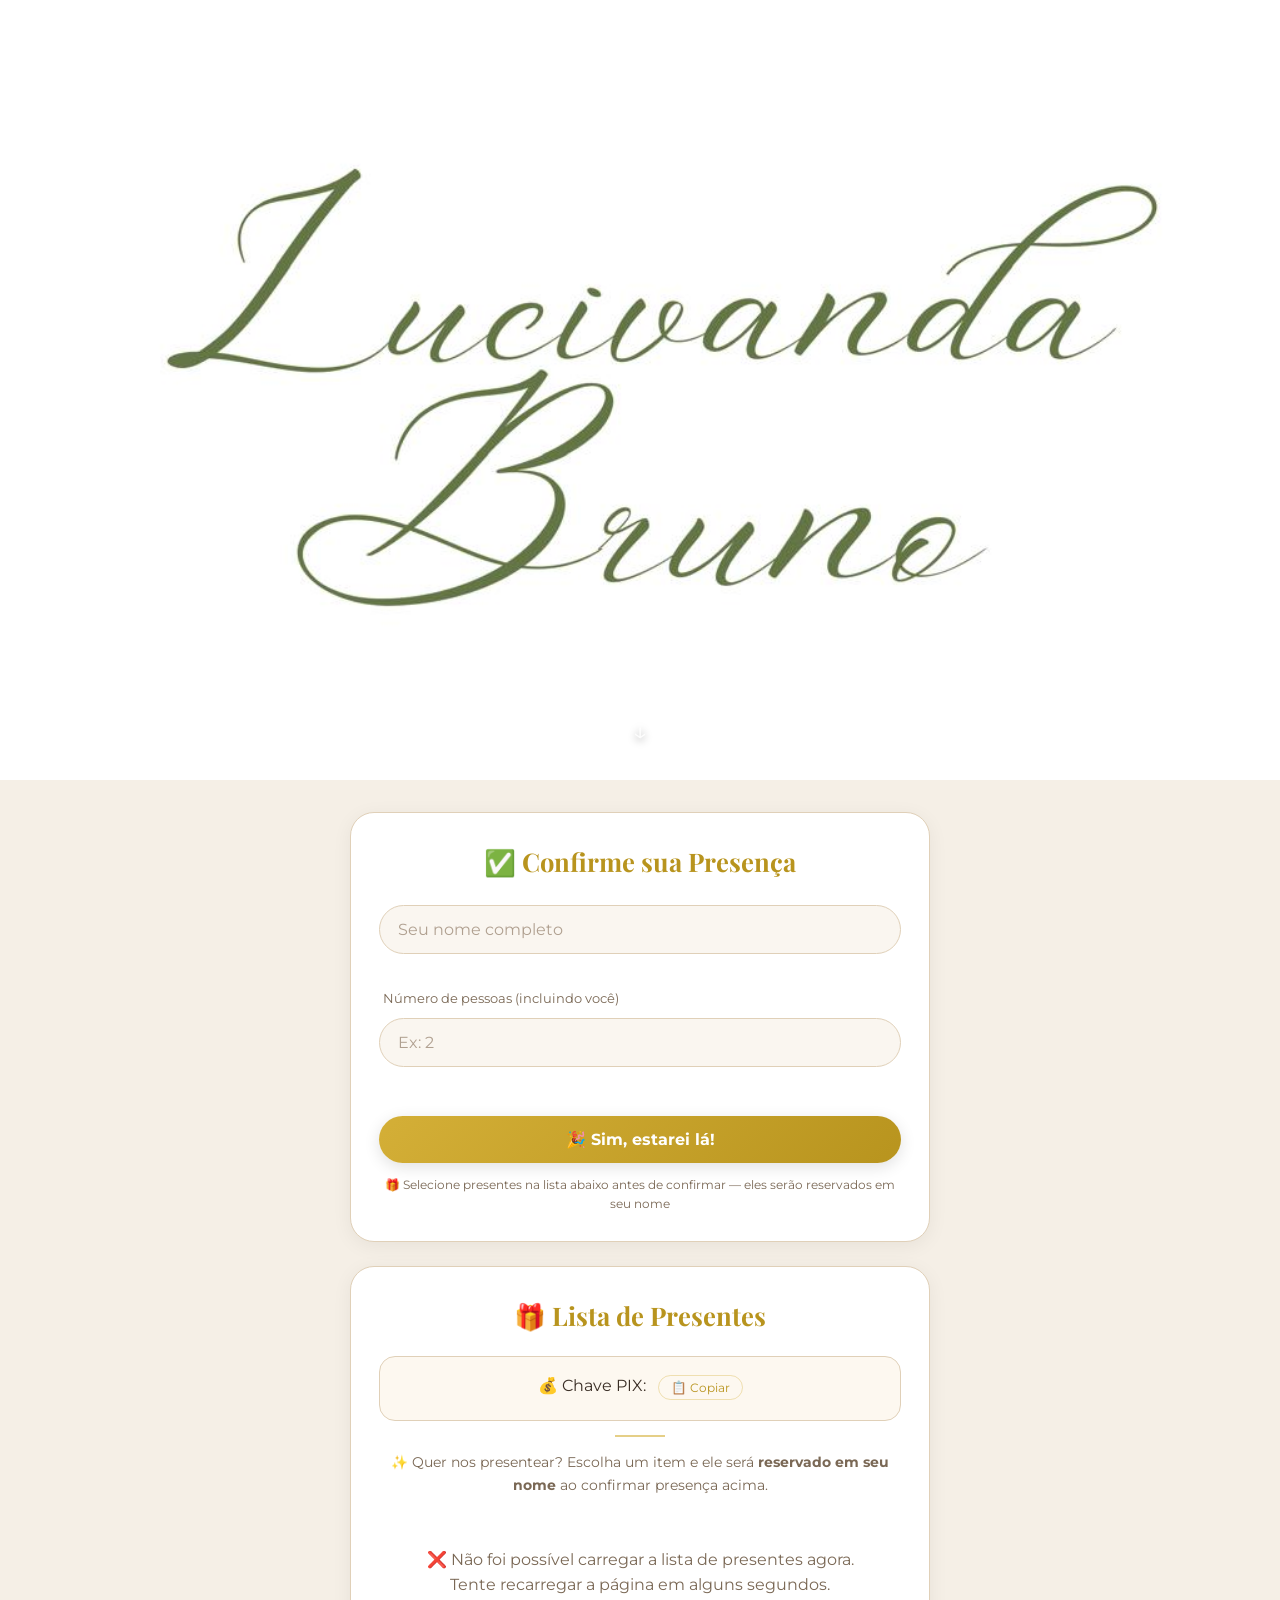
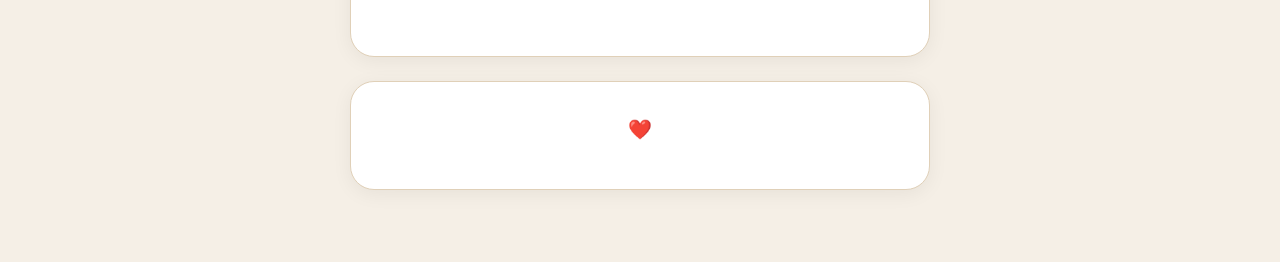
==== commit c6184629: "fix: muda hero para tag img evitando cortes na imagem grafica de fundo" ====
--- a/index.html
+++ b/index.html
@@ -25,11 +25,11 @@
 <body>
 
     <!-- ============================================================
-         HERO — 100vh
-         Para trocar a foto: edite a propriedade background-image
-         da classe .hero-photo no style.css
+         HERO - Imagem responsiva
+         Para trocar a foto: use o Painel Admin (Aparência).
          ============================================================ -->
-    <section class="hero-photo">
+    <section class="hero-section">
+        <img id="hero-img" class="hero-image" src="foto-convite.png" alt="Casamento">
         <div class="hero-scroll-hint">
             <span>&#8595;</span>
         </div>
--- a/style.css
+++ b/style.css
@@ -48,24 +48,24 @@
 }
 
 /* ============================================
-   HERO — tela cheia (100vh)
-   Para trocar a foto: substitua a URL em background-image abaixo.
-   Recomendado: imagem em formato retrato ou quadrado, alta resolução.
-============================================ */
-.hero-photo {
+   HERO — Imagem Responsiva
+============================================ */
+.hero-section {
     width: 100%;
-    height: 100vh;
     position: relative;
     overflow: hidden;
-
-    /* ↓↓↓ SUBSTITUA AQUI PELA FOTO DA CLIENTE ↓↓↓ */
-    background-image: url('foto-convite.png');
-    /* ↑↑↑ ---------------------------------------- ↑↑↑ */
-
-    background-size: cover;
-    background-position: center top;
-    background-repeat: no-repeat;
-    background-color: #d8c9b5; /* fallback enquanto a imagem carrega */
+    display: flex;
+    justify-content: center;
+    background-color: transparent;
+}
+
+.hero-image {
+    width: 100%;
+    height: auto;
+    max-height: 100vh;
+    object-fit: contain;
+    display: block;
+    margin: 0 auto;
 }
 
 /* Indicador de scroll — seta animada no rodapé do hero */
